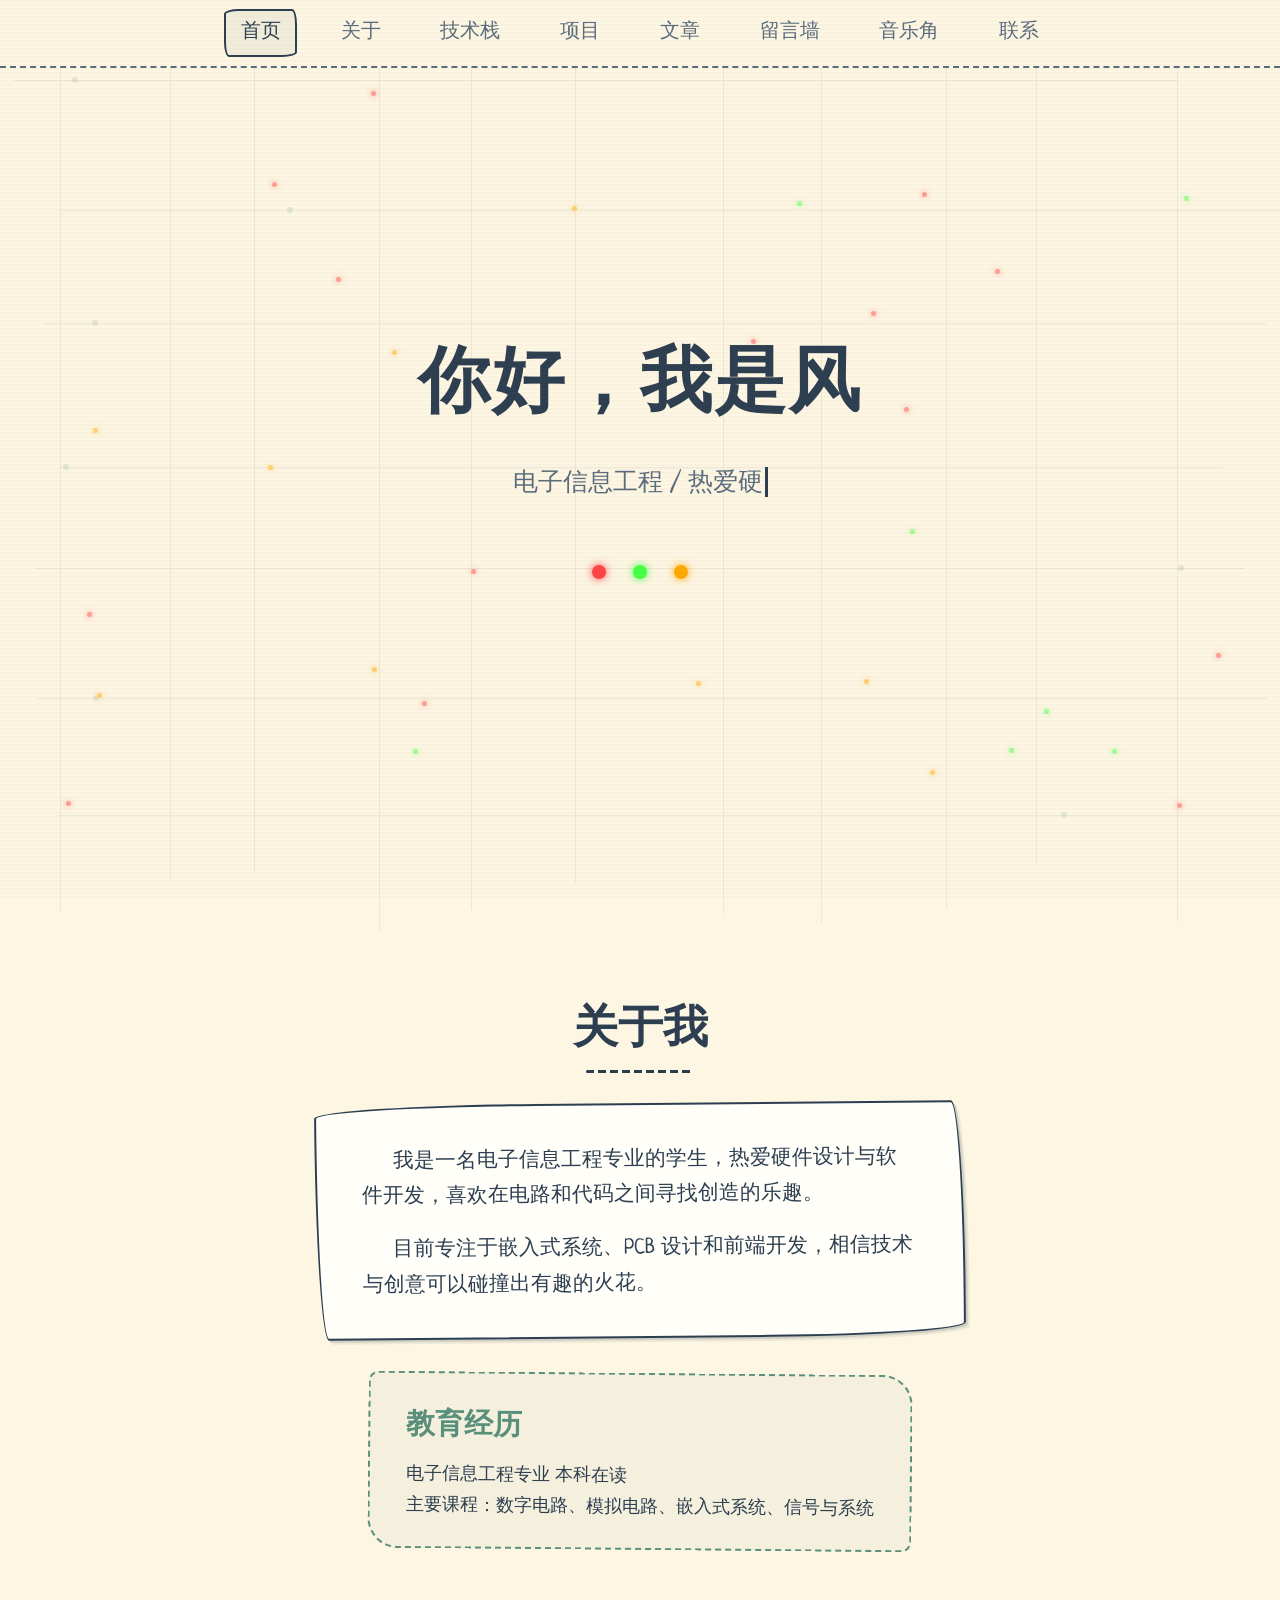
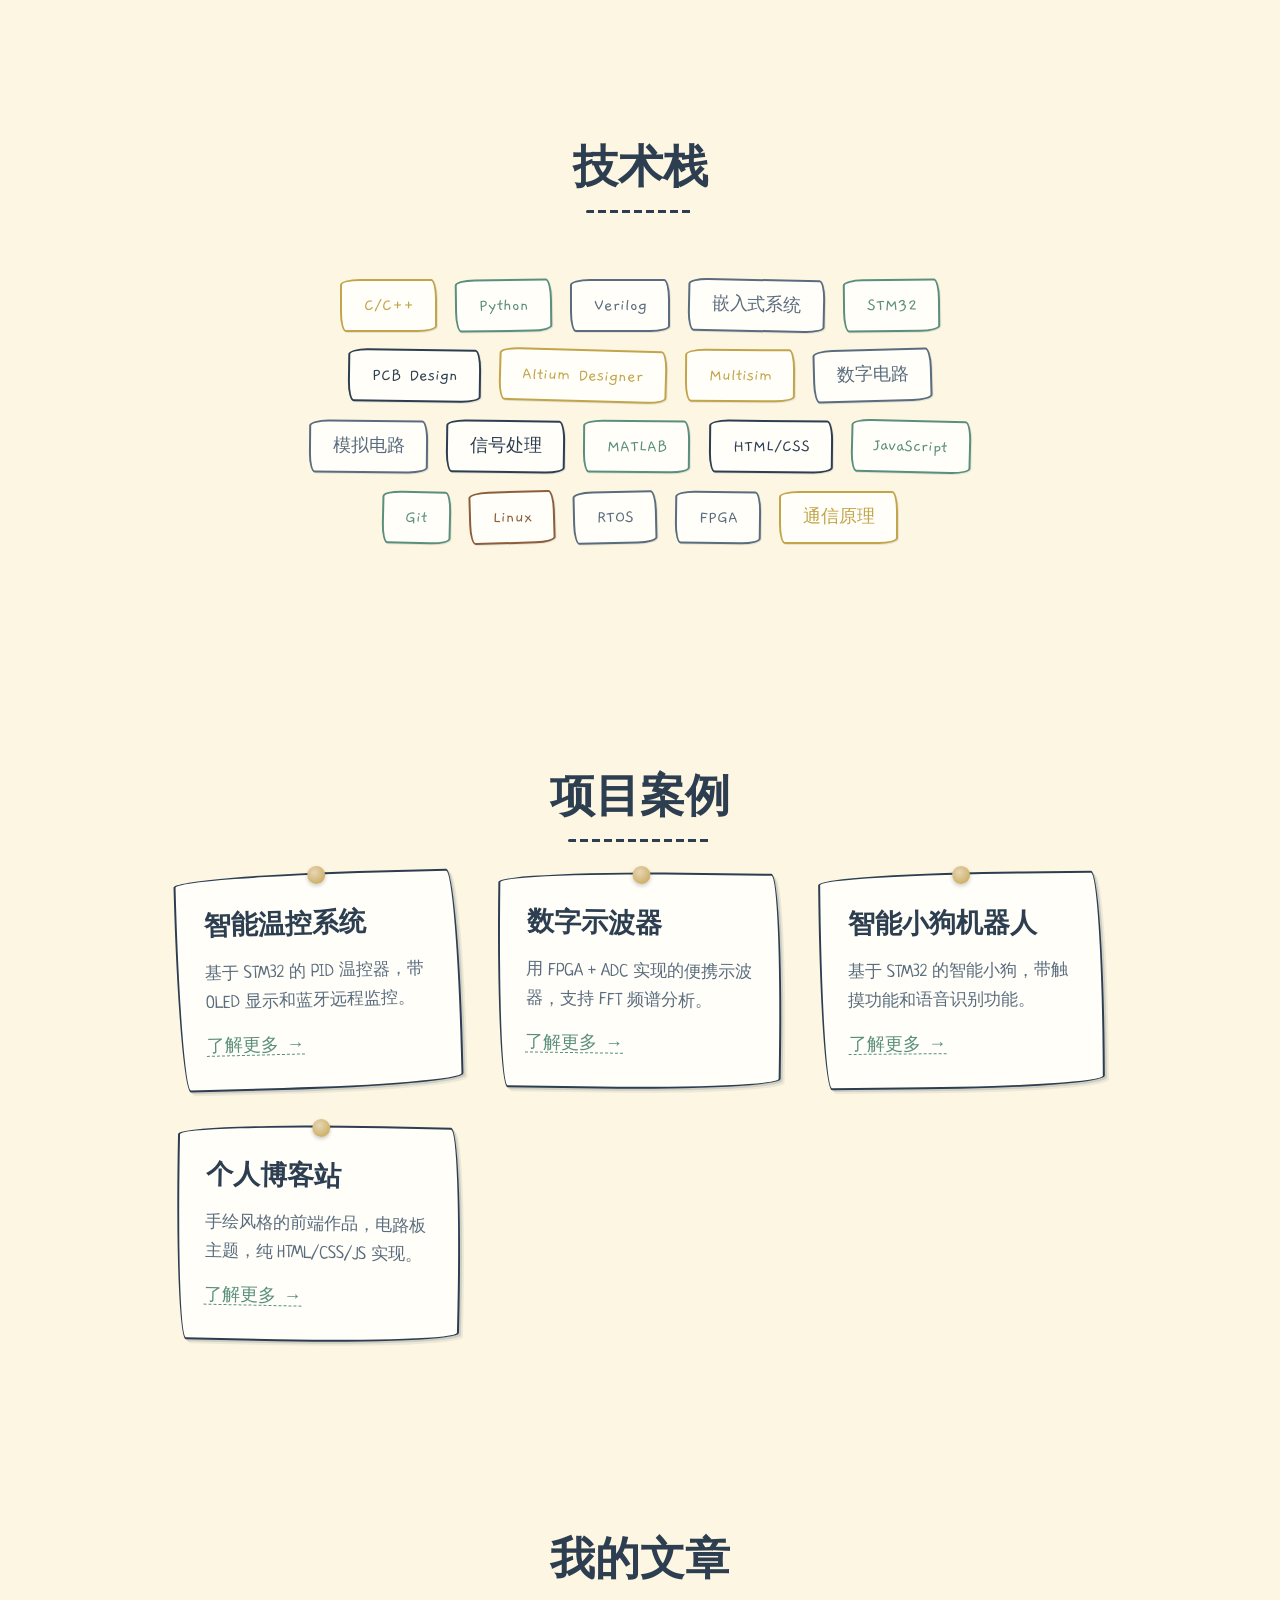
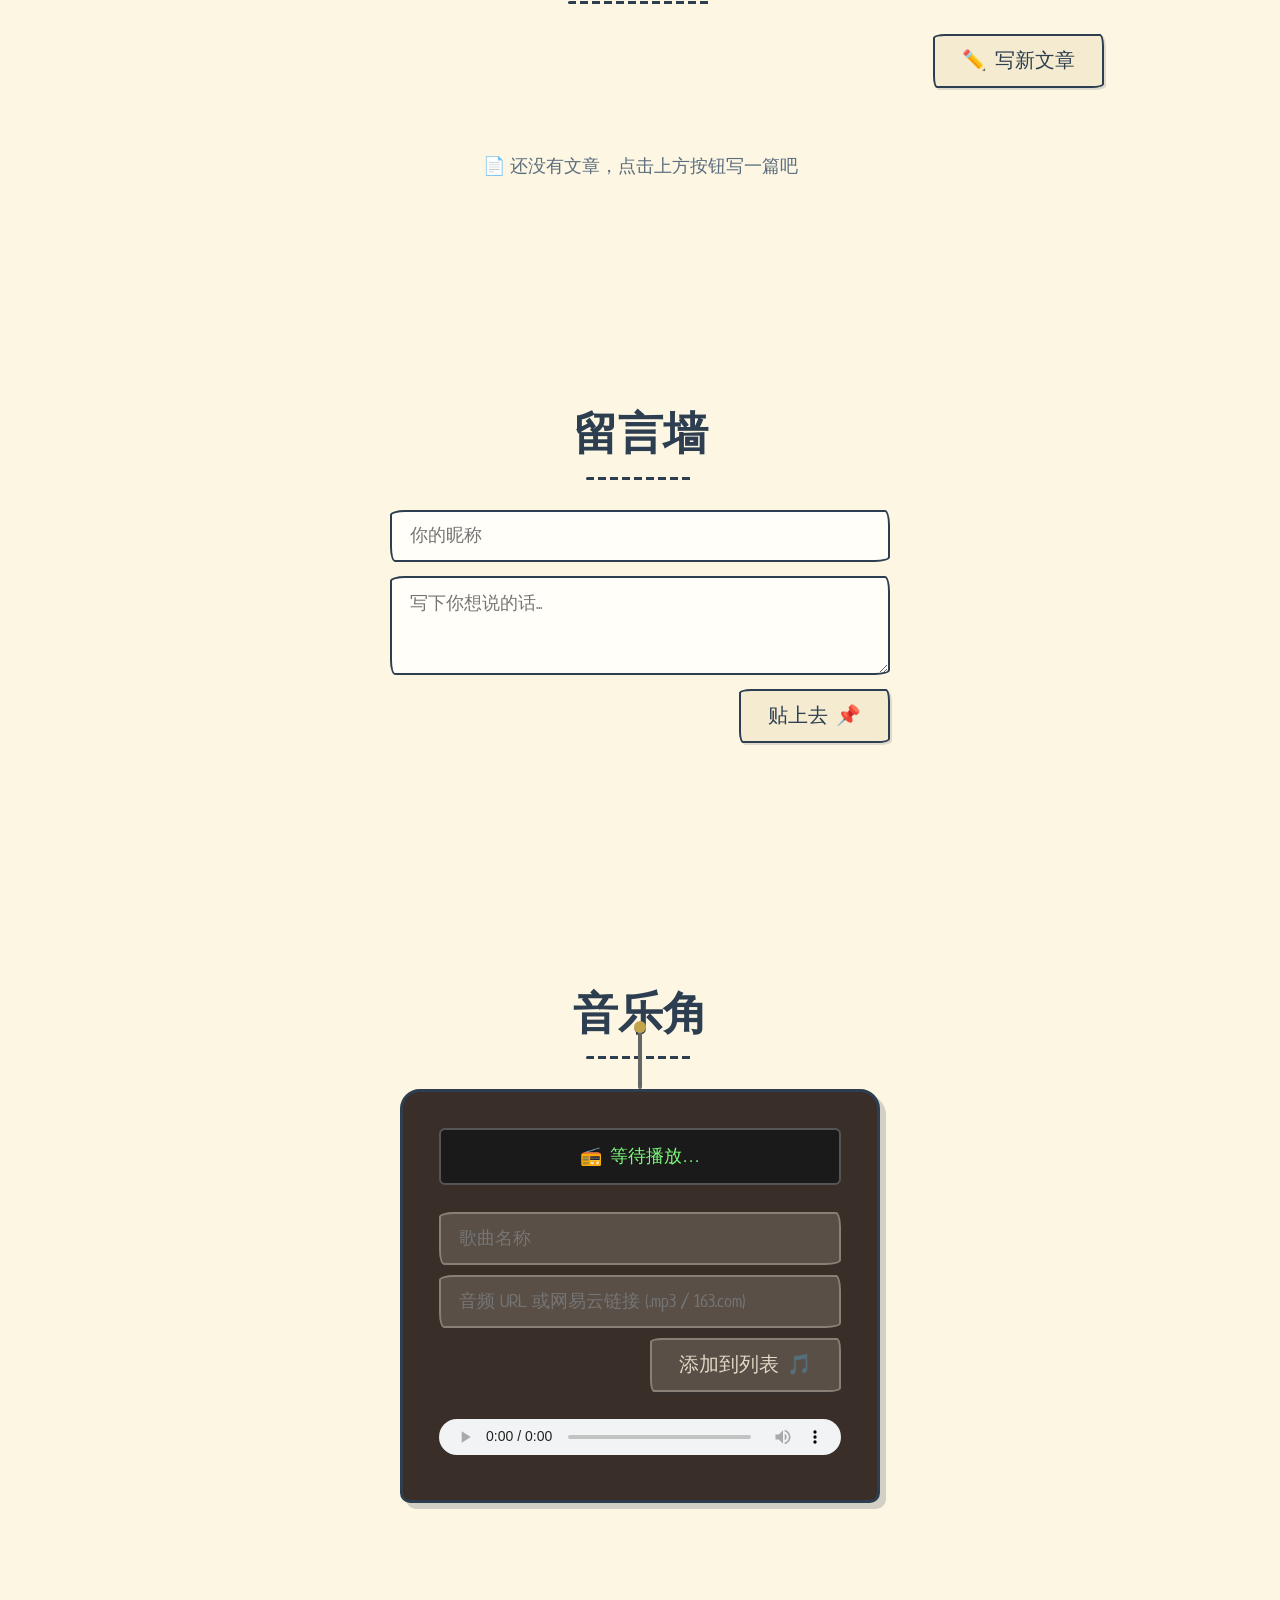
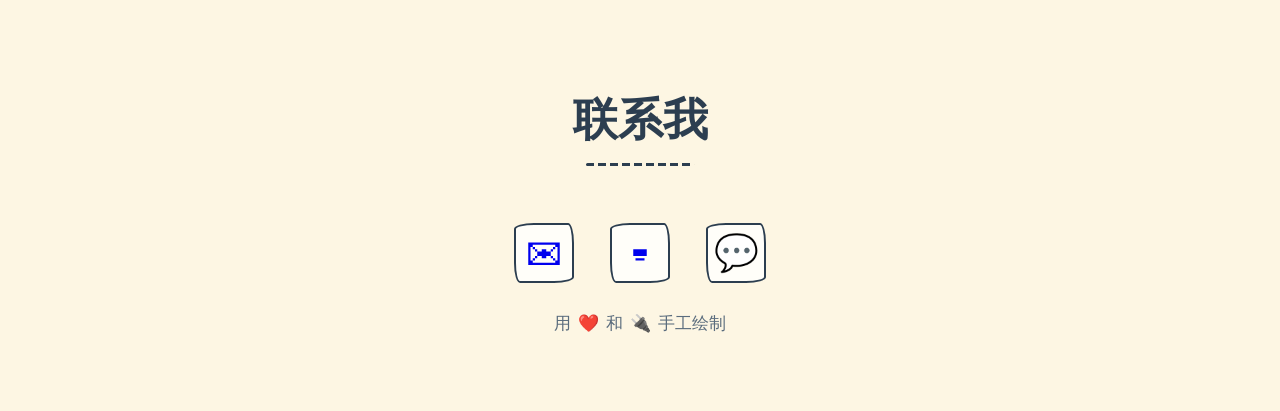
==== index.html @ 86eb24b4 "✨ 手绘风格个人网页" ====
<!DOCTYPE html>
<html lang="zh-CN">
<head>
  <meta charset="UTF-8">
  <meta name="viewport" content="width=device-width, initial-scale=1.0">
  <title>我的个人主页</title>
  <link rel="preconnect" href="https://fonts.googleapis.com">
  <link rel="preconnect" href="https://fonts.gstatic.com" crossorigin>
  <link href="https://fonts.googleapis.com/css2?family=Caveat:wght@400;700&family=Gaegu:wght@300;400;700&family=Neucha&display=swap" rel="stylesheet">
  <link rel="stylesheet" href="styles.css">
</head>
<body>

  <!-- 鼠标粒子 Canvas -->
  <canvas id="particleCanvas"></canvas>

  <!-- 电路板背景层 -->
  <div class="circuit-bg" id="circuitBg"></div>

  <!-- 导航栏 -->
  <nav class="nav" id="navbar">
    <div class="nav-inner">
      <a href="#hero" class="nav-link active">首页</a>
      <a href="#about" class="nav-link">关于</a>
      <a href="#skills" class="nav-link">技术栈</a>
      <a href="#projects" class="nav-link">项目</a>
      <a href="#articles" class="nav-link">文章</a>
      <a href="#messages" class="nav-link">留言墙</a>
      <a href="#music" class="nav-link">音乐角</a>
      <a href="#footer" class="nav-link">联系</a>
    </div>
    <button class="nav-toggle" id="navToggle" aria-label="菜单">☰</button>
  </nav>

  <!-- Hero 首屏 -->
  <section class="section hero" id="hero">
    <h1 class="hero-name">你好，我是风</h1>
    <p class="hero-subtitle" id="typewriter"></p>
    <div class="hero-decor">
      <span class="led led-red"></span>
      <span class="led led-green"></span>
      <span class="led led-yellow"></span>
    </div>
  </section>

  <!-- 关于我 -->
  <section class="section about" id="about">
    <h2 class="section-title">关于我</h2>
    <div class="note-card">
      <p class="note-text">我是一名电子信息工程专业的学生，热爱硬件设计与软件开发，喜欢在电路和代码之间寻找创造的乐趣。</p>
      <p class="note-text">目前专注于嵌入式系统、PCB 设计和前端开发，相信技术与创意可以碰撞出有趣的火花。</p>
    </div>
    <div class="edu-card">
      <h3 class="edu-title">教育经历</h3>
      <p>电子信息工程专业 本科在读</p>
      <p>主要课程：数字电路、模拟电路、嵌入式系统、信号与系统</p>
    </div>
  </section>

  <!-- 技术栈 -->
  <section class="section skills" id="skills">
    <h2 class="section-title">技术栈</h2>
    <div class="tag-cloud" id="tagCloud">
      <!-- JS 动态生成标签 -->
    </div>
  </section>

  <!-- 项目案例 -->
  <section class="section projects" id="projects">
    <h2 class="section-title">项目案例</h2>
    <div class="project-grid" id="projectGrid">
      <!-- JS 动态生成项目卡片 -->
    </div>
  </section>

  <!-- 文章区 -->
  <section class="section articles" id="articles">
    <h2 class="section-title">我的文章</h2>
    <button class="btn-sketch" id="btnNewArticle" style="margin-bottom:1.5rem;">✏️ 写新文章</button>
    <div class="article-editor" id="articleEditor" style="display:none;">
      <form class="article-form" id="articleForm">
        <input type="text" class="input-sketch" id="articleTitle" placeholder="文章标题" maxlength="50" required>
        <textarea class="input-sketch article-textarea" id="articleContent" placeholder="在这里写下你的想法..." rows="8" required></textarea>
        <div class="article-form-actions">
          <button type="button" class="btn-sketch btn-cancel" id="btnCancelArticle">取消</button>
          <button type="submit" class="btn-sketch">发布 📝</button>
        </div>
        <input type="hidden" id="editIndex" value="-1">
      </form>
    </div>
    <div class="article-list" id="articleList">
      <!-- JS 动态渲染文章卡片 -->
    </div>
  </section>

  <!-- 留言墙 -->
  <section class="section messages" id="messages">
    <h2 class="section-title">留言墙</h2>
    <form class="msg-form" id="msgForm">
      <input type="text" class="input-sketch" id="msgName" placeholder="你的昵称" maxlength="20" required>
      <textarea class="input-sketch" id="msgContent" placeholder="写下你想说的话..." rows="3" maxlength="200" required></textarea>
      <button type="submit" class="btn-sketch">贴上去 📌</button>
    </form>
    <div class="sticky-wall" id="stickyWall">
      <!-- JS 动态渲染便利贴 -->
    </div>
  </section>

  <!-- 音乐角 -->
  <section class="section music" id="music">
    <h2 class="section-title">音乐角</h2>
    <div class="radio-box">
      <div class="radio-body">
        <div class="radio-display" id="radioDisplay">
          <span class="radio-text">📻 等待播放...</span>
        </div>
        <form class="music-form" id="musicForm">
          <input type="text" class="input-sketch" id="musicTitle" placeholder="歌曲名称" maxlength="30" required>
          <input type="url" class="input-sketch" id="musicUrl" placeholder="音频 URL 或网易云链接 (.mp3 / 163.com)" required>
          <button type="submit" class="btn-sketch">添加到列表 🎵</button>
        </form>
        <ul class="playlist" id="playlist">
          <!-- JS 动态渲染播放列表 -->
        </ul>
        <audio id="audioPlayer" class="audio-player" controls></audio>
        <div id="neteasePlayer" class="netease-player" style="display:none;"></div>
      </div>
      <div class="radio-antenna"></div>
    </div>
  </section>

  <!-- 页脚 -->
  <footer class="section footer" id="footer">
    <h2 class="section-title">联系我</h2>
    <div class="contact-row">
      <a href="mailto:your@email.com" class="contact-icon" title="邮箱">
        <span class="icon-envelope">✉</span>
      </a>
      <a href="https://github.com/yourname" class="contact-icon" title="GitHub">
        <span class="icon-github">⌨</span>
      </a>
      <a href="#" class="contact-icon" title="微信">
        <span class="icon-wechat">💬</span>
      </a>
    </div>
    <p class="footer-note">用 ❤️ 和 🔌 手工绘制</p>
  </footer>

  <script src="script.js"></script>
</body>
</html>
---- styles.css ----
/* ===== Google Fonts (imported in HTML) ===== */

/* ===== CSS Variables ===== */
:root {
  --paper: #fdf6e3;
  --paper-dark: #f5ebd0;
  --ink: #2c3e50;
  --ink-light: #5a6c7d;
  --copper: #5a8f7b;
  --gold: #c2a44a;
  --led-red: #ff4444;
  --led-green: #44ff44;
  --led-yellow: #ffaa00;
  --font-title: 'Caveat', cursive;
  --font-body: 'Neucha', cursive;
  --font-decor: 'Gaegu', cursive;
  --shadow-sketch: 2px 2px 0 rgba(44,62,80,0.15), 4px 4px 0 rgba(44,62,80,0.08);
  --border-sketch: 2px solid var(--ink);
  --radius-sketch: 255px 15px 225px 15px / 15px 225px 15px 255px;
}

/* ===== Reset ===== */
*, *::before, *::after {
  margin: 0;
  padding: 0;
  box-sizing: border-box;
}

html {
  scroll-behavior: smooth;
  font-size: 18px;
}

body {
  font-family: var(--font-body);
  background-color: var(--paper);
  color: var(--ink);
  line-height: 1.7;
  overflow-x: hidden;
  position: relative;
}

/* ===== 粒子画布 ===== */
#particleCanvas {
  position: fixed;
  inset: 0;
  z-index: 1;
  pointer-events: none;
}

/* ===== 纸张纹理 ===== */
body::before {
  content: '';
  position: fixed;
  inset: 0;
  pointer-events: none;
  z-index: 9999;
  background:
    repeating-linear-gradient(
      0deg,
      transparent,
      transparent 2px,
      rgba(139,119,90,0.03) 2px,
      rgba(139,119,90,0.03) 4px
    );
}

/* ===== 手绘边框混入 ===== */
.sketch-border {
  border: var(--border-sketch);
  border-radius: var(--radius-sketch);
  box-shadow: var(--shadow-sketch);
}

/* ===== 手绘下划线 ===== */
.section-title {
  font-family: var(--font-title);
  font-size: 2.5rem;
  text-align: center;
  margin-bottom: 2rem;
  position: relative;
  display: inline-block;
}

.section-title::after {
  content: '';
  position: absolute;
  bottom: -6px;
  left: 10%;
  width: 80%;
  height: 3px;
  background: repeating-linear-gradient(
    90deg,
    var(--ink) 0px,
    var(--ink) 8px,
    transparent 8px,
    transparent 12px
  );
  border-radius: 2px;
}

/* ===== 导航栏 ===== */
.nav {
  position: fixed;
  top: 0;
  left: 0;
  right: 0;
  z-index: 1000;
  background: rgba(253,246,227,0.92);
  border-bottom: 2px dashed var(--ink-light);
  padding: 0.5rem 1rem;
  display: flex;
  align-items: center;
  justify-content: center;
  backdrop-filter: blur(6px);
}

.nav-inner {
  display: flex;
  gap: 1.5rem;
}

.nav-link {
  font-family: var(--font-decor);
  font-size: 1.1rem;
  color: var(--ink-light);
  text-decoration: none;
  padding: 0.3rem 0.8rem;
  border: 2px solid transparent;
  border-radius: 15px 5px 15px 5px / 5px 15px 5px 15px;
  transition: all 0.25s;
  position: relative;
}

.nav-link:hover,
.nav-link.active {
  color: var(--ink);
  border-color: var(--ink);
  background: rgba(44,62,80,0.05);
}

.nav-toggle {
  display: none;
  background: none;
  border: 2px solid var(--ink);
  border-radius: 8px;
  font-size: 1.5rem;
  cursor: pointer;
  padding: 0.2rem 0.6rem;
  color: var(--ink);
  font-family: var(--font-body);
}

/* ===== Hero ===== */
.hero {
  min-height: 100vh;
  display: flex;
  flex-direction: column;
  align-items: center;
  justify-content: center;
  text-align: center;
  padding: 6rem 2rem 4rem;
  position: relative;
}

.hero-name {
  font-family: var(--font-title);
  font-size: 4rem;
  font-weight: 700;
  color: var(--ink);
  margin-bottom: 1rem;
  letter-spacing: 2px;
}

.hero-subtitle {
  font-family: var(--font-body);
  font-size: 1.4rem;
  color: var(--ink-light);
  min-height: 2em;
}

.hero-subtitle .cursor {
  display: inline-block;
  width: 3px;
  height: 1.2em;
  background: var(--ink);
  margin-left: 2px;
  vertical-align: text-bottom;
  animation: blink 0.8s step-end infinite;
}

@keyframes blink {
  50% { opacity: 0; }
}

.hero-decor {
  display: flex;
  gap: 1.5rem;
  margin-top: 3rem;
}

.led {
  width: 14px;
  height: 14px;
  border-radius: 50%;
  display: inline-block;
  box-shadow: 0 0 8px currentColor;
}

.led-red {
  background: var(--led-red);
  color: var(--led-red);
  animation: led-blink-1 1.5s ease-in-out infinite;
}

.led-green {
  background: var(--led-green);
  color: var(--led-green);
  animation: led-blink-2 2s ease-in-out infinite;
}

.led-yellow {
  background: var(--led-yellow);
  color: var(--led-yellow);
  animation: led-blink-3 1.8s ease-in-out infinite;
}

@keyframes led-blink-1 {
  0%, 100% { opacity: 1; box-shadow: 0 0 12px currentColor; }
  50% { opacity: 0.3; box-shadow: 0 0 2px currentColor; }
}

@keyframes led-blink-2 {
  0%, 100% { opacity: 0.3; box-shadow: 0 0 2px currentColor; }
  50% { opacity: 1; box-shadow: 0 0 14px currentColor; }
}

@keyframes led-blink-3 {
  0%, 40%, 100% { opacity: 1; box-shadow: 0 0 10px currentColor; }
  20%, 60% { opacity: 0.2; box-shadow: 0 0 1px currentColor; }
  70%, 85% { opacity: 0.7; box-shadow: 0 0 6px currentColor; }
}

/* ===== 通用 section ===== */
.section {
  padding: 5rem 2rem;
  max-width: 1000px;
  margin: 0 auto;
  display: flex;
  flex-direction: column;
  align-items: center;
}

/* ===== 关于我 ===== */
.note-card {
  border: var(--border-sketch);
  border-radius: var(--radius-sketch);
  box-shadow: var(--shadow-sketch);
  background: #fffef9;
  padding: 2rem 2.5rem;
  max-width: 650px;
  transform: rotate(-0.5deg);
  margin-bottom: 2rem;
}

.note-text {
  font-size: 1.15rem;
  margin-bottom: 1rem;
  text-indent: 1.5em;
}

.note-text:last-child {
  margin-bottom: 0;
}

.edu-card {
  border: 2px dashed var(--copper);
  border-radius: 10px 30px 10px 30px;
  padding: 1.5rem 2rem;
  max-width: 650px;
  background: rgba(90,143,123,0.05);
  transform: rotate(0.5deg);
}

.edu-title {
  font-family: var(--font-title);
  font-size: 1.6rem;
  color: var(--copper);
  margin-bottom: 0.5rem;
}

/* ===== 技术栈标签云 ===== */
.tag-cloud {
  display: flex;
  flex-wrap: wrap;
  gap: 1rem;
  justify-content: center;
  max-width: 700px;
  padding: 2rem 0;
}

.tag {
  font-family: var(--font-decor);
  font-size: 1rem;
  padding: 0.5rem 1.2rem;
  border: 2px solid var(--ink);
  border-radius: 20px 6px 20px 6px / 6px 20px 6px 20px;
  background: #fffef9;
  color: var(--ink);
  box-shadow: 1px 1px 0 rgba(44,62,80,0.1);
  transition: transform 0.2s;
}

.tag:hover {
  transform: rotate(0deg) scale(1.08) !important;
}

/* ===== 项目卡片 ===== */
.project-grid {
  display: grid;
  grid-template-columns: repeat(auto-fill, minmax(280px, 1fr));
  gap: 2rem;
  width: 100%;
}

.project-card {
  border: var(--border-sketch);
  border-radius: var(--radius-sketch);
  box-shadow: var(--shadow-sketch);
  background: #fffef9;
  padding: 1.5rem;
  position: relative;
  transform: rotate(var(--rot, 0deg));
  transition: transform 0.3s;
}

.project-card:hover {
  transform: rotate(0deg) translateY(-4px);
}

.project-card::before {
  content: '';
  position: absolute;
  top: -8px;
  left: 50%;
  transform: translateX(-50%);
  width: 18px;
  height: 18px;
  border-radius: 50%;
  background: radial-gradient(circle at 40% 35%, #e8d5b7, #c2a44a);
  box-shadow: 0 2px 4px rgba(0,0,0,0.2);
  z-index: 1;
}

.project-card h3 {
  font-family: var(--font-title);
  font-size: 1.5rem;
  margin-bottom: 0.5rem;
}

.project-card p {
  font-size: 0.95rem;
  color: var(--ink-light);
  margin-bottom: 0.8rem;
}

.project-card .proj-link {
  font-family: var(--font-decor);
  color: var(--copper);
  text-decoration: none;
  border-bottom: 1px dashed var(--copper);
}

/* ===== 文章区 ===== */
.article-editor {
  max-width: 650px;
  width: 100%;
  margin-bottom: 2rem;
  border: 2px dashed var(--ink-light);
  border-radius: 15px;
  padding: 1.5rem;
  background: rgba(44,62,80,0.02);
}

.article-form {
  display: flex;
  flex-direction: column;
  gap: 0.8rem;
}

.article-textarea {
  min-height: 180px;
  font-family: var(--font-body);
  line-height: 1.8;
}

.article-form-actions {
  display: flex;
  gap: 1rem;
  justify-content: flex-end;
}

.btn-cancel {
  background: transparent;
  border-color: var(--ink-light);
  color: var(--ink-light);
}

.btn-cancel:hover {
  background: var(--ink-light);
  color: var(--paper);
}

.article-list {
  display: flex;
  flex-direction: column;
  gap: 1.5rem;
  max-width: 650px;
  width: 100%;
}

.article-card {
  border: var(--border-sketch);
  border-radius: var(--radius-sketch);
  box-shadow: var(--shadow-sketch);
  background: #fffef9;
  padding: 1.5rem 2rem;
  position: relative;
  transform: rotate(var(--arot, 0deg));
  transition: transform 0.2s;
}

.article-card:hover {
  transform: rotate(0deg);
}

.article-card h3 {
  font-family: var(--font-title);
  font-size: 1.6rem;
  margin-bottom: 0.3rem;
  color: var(--ink);
}

.article-card .article-meta {
  font-size: 0.75rem;
  color: var(--ink-light);
  margin-bottom: 0.8rem;
  border-bottom: 1px dashed var(--ink-light);
  padding-bottom: 0.4rem;
}

.article-card .article-body {
  font-size: 1rem;
  line-height: 1.8;
  white-space: pre-wrap;
  word-break: break-word;
}

.article-card .article-actions {
  display: flex;
  gap: 0.6rem;
  margin-top: 1rem;
  justify-content: flex-end;
}

.article-card .btn-article-action {
  font-family: var(--font-decor);
  font-size: 0.85rem;
  background: none;
  border: 1.5px solid var(--ink-light);
  border-radius: 8px 3px 8px 3px;
  padding: 0.2rem 0.8rem;
  cursor: pointer;
  color: var(--ink-light);
  transition: all 0.2s;
}

.article-card .btn-article-action:hover {
  background: var(--ink);
  color: var(--paper);
  border-color: var(--ink);
}

.article-card .btn-article-action.btn-delete:hover {
  background: #c44;
  border-color: #c44;
}

/* ===== 留言墙 ===== */
.msg-form {
  display: flex;
  flex-direction: column;
  gap: 0.8rem;
  max-width: 500px;
  width: 100%;
  margin-bottom: 3rem;
}

.input-sketch {
  font-family: var(--font-body);
  font-size: 1rem;
  padding: 0.7rem 1rem;
  border: 2px solid var(--ink);
  border-radius: 15px 5px 15px 5px / 5px 15px 5px 15px;
  background: #fffef9;
  color: var(--ink);
  outline: none;
  transition: box-shadow 0.2s;
}

.input-sketch:focus {
  box-shadow: 3px 3px 0 rgba(44,62,80,0.1);
}

textarea.input-sketch {
  resize: vertical;
}

.btn-sketch {
  font-family: var(--font-decor);
  font-size: 1.1rem;
  padding: 0.6rem 1.5rem;
  background: var(--paper-dark);
  border: 2px solid var(--ink);
  border-radius: 12px 4px 12px 4px / 4px 12px 4px 12px;
  cursor: pointer;
  color: var(--ink);
  box-shadow: 2px 2px 0 rgba(44,62,80,0.15);
  transition: all 0.2s;
  align-self: flex-end;
}

.btn-sketch:hover {
  background: var(--ink);
  color: var(--paper);
}

.btn-sketch:active {
  box-shadow: none;
  transform: translate(1px, 1px);
}

.sticky-wall {
  display: flex;
  flex-wrap: wrap;
  gap: 1.5rem;
  justify-content: center;
  width: 100%;
}

.sticky-note {
  width: 180px;
  min-height: 140px;
  padding: 1rem;
  background: #fff9c4;
  border: 1px solid #d4c88c;
  box-shadow: 3px 3px 8px rgba(0,0,0,0.12);
  position: relative;
  font-size: 0.9rem;
  word-break: break-word;
}

.sticky-note:nth-child(3n+1) { background: #fff9c4; }
.sticky-note:nth-child(3n+2) { background: #c8e6c9; }
.sticky-note:nth-child(3n+3) { background: #bbdefb; }

.sticky-note .note-author {
  font-family: var(--font-title);
  font-size: 1.2rem;
  margin-bottom: 0.4rem;
}

.sticky-note .note-time {
  font-size: 0.7rem;
  color: var(--ink-light);
  margin-top: 0.6rem;
}

.sticky-note .note-delete {
  position: absolute;
  top: 4px;
  right: 8px;
  background: none;
  border: none;
  cursor: pointer;
  font-size: 0.9rem;
  opacity: 0.5;
  transition: opacity 0.2s;
}

.sticky-note .note-delete:hover {
  opacity: 1;
}

/* ===== 音乐角 ===== */
.radio-box {
  position: relative;
  max-width: 480px;
  width: 100%;
}

.radio-body {
  border: 3px solid var(--ink);
  border-radius: 20px 20px 10px 10px;
  background: #3a2f28;
  padding: 2rem;
  color: #e0d7c6;
  box-shadow: 6px 6px 0 rgba(44,62,80,0.2);
}

.radio-display {
  background: #1a1a1a;
  border: 2px solid #555;
  border-radius: 6px;
  padding: 0.6rem 1rem;
  text-align: center;
  margin-bottom: 1.5rem;
}

.radio-text {
  font-family: var(--font-decor);
  font-size: 1rem;
  color: #7cfc7c;
}

.music-form {
  display: flex;
  flex-direction: column;
  gap: 0.6rem;
  margin-bottom: 1.5rem;
}

.music-form .input-sketch {
  background: #5a4f46;
  border-color: #8a7f76;
  color: #e0d7c6;
}

.music-form .btn-sketch {
  background: #5a4f46;
  color: #e0d7c6;
  border-color: #8a7f76;
}

.playlist {
  list-style: none;
  margin-bottom: 1rem;
}

.playlist li {
  padding: 0.4rem 0.6rem;
  cursor: pointer;
  border-bottom: 1px dashed #555;
  display: flex;
  justify-content: space-between;
  align-items: center;
  font-size: 0.9rem;
  transition: background 0.2s;
}

.playlist li:hover {
  background: rgba(255,255,255,0.05);
}

.playlist li .pl-delete {
  background: none;
  border: none;
  cursor: pointer;
  color: #c44;
  font-size: 0.9rem;
}

.audio-player {
  width: 100%;
  height: 36px;
  border-radius: 6px;
}

.netease-player {
  width: 100%;
  margin-top: 0.5rem;
}

.netease-player iframe {
  width: 100%;
  height: 66px;
  border: none;
  border-radius: 6px;
}

.pl-netease-badge {
  font-size: 0.7rem;
  background: #c44;
  color: #fff;
  padding: 1px 5px;
  border-radius: 3px;
  margin-left: 6px;
  vertical-align: middle;
}

.radio-antenna {
  position: absolute;
  top: -60px;
  left: 50%;
  transform: translateX(-50%);
  width: 4px;
  height: 60px;
  background: #666;
  border-radius: 2px;
  transform-origin: bottom center;
  animation: antenna-wiggle 4s ease-in-out infinite;
}

.radio-antenna::after {
  content: '';
  position: absolute;
  top: -8px;
  left: -4px;
  width: 12px;
  height: 12px;
  background: #c2a44a;
  border-radius: 50%;
}

@keyframes antenna-wiggle {
  0%, 100% { transform: translateX(-50%) rotate(-1deg); }
  50% { transform: translateX(-50%) rotate(1deg); }
}

/* ===== 页脚 ===== */
.footer {
  padding-bottom: 4rem;
}

.contact-row {
  display: flex;
  gap: 2rem;
  margin: 1.5rem 0;
}

.contact-icon {
  font-size: 2rem;
  text-decoration: none;
  width: 60px;
  height: 60px;
  display: flex;
  align-items: center;
  justify-content: center;
  border: 2px solid var(--ink);
  border-radius: 20px 6px 20px 6px / 6px 20px 6px 20px;
  transition: all 0.2s;
  background: #fffef9;
}

.contact-icon:hover {
  background: var(--ink);
}

.contact-icon:hover span {
  filter: grayscale(0) brightness(2);
}

.footer-note {
  font-family: var(--font-decor);
  font-size: 0.95rem;
  color: var(--ink-light);
}

/* ===== 电路板背景 ===== */
.circuit-bg {
  position: fixed;
  inset: 0;
  pointer-events: none;
  z-index: -1;
  opacity: 0.5;
}

.circuit-line {
  position: absolute;
  background: var(--ink-light);
  opacity: 0.2;
}

.circuit-line.horizontal {
  height: 1px;
}

.circuit-line.vertical {
  width: 1px;
}

.circuit-dot {
  position: absolute;
  width: 6px;
  height: 6px;
  border-radius: 50%;
  background: var(--copper);
  opacity: 0.3;
}

.circuit-led {
  position: absolute;
  width: 5px;
  height: 5px;
  border-radius: 50%;
}

.circuit-led.red { background: var(--led-red); box-shadow: 0 0 6px var(--led-red); }
.circuit-led.green { background: var(--led-green); box-shadow: 0 0 6px var(--led-green); }
.circuit-led.yellow { background: var(--led-yellow); box-shadow: 0 0 6px var(--led-yellow); }

/* LED 闪烁节奏分散 */
.circuit-led:nth-child(3n) { animation: led-blink-1 1.5s ease-in-out infinite; }
.circuit-led:nth-child(3n+1) { animation: led-blink-2 2.2s ease-in-out infinite; }
.circuit-led:nth-child(3n+2) { animation: led-blink-3 1.8s ease-in-out infinite; }

/* 导线流动动画 */
.flow-line {
  stroke-dasharray: 8 4;
  animation: flow 2s linear infinite;
}

@keyframes flow {
  to {
    stroke-dashoffset: -24;
  }
}

/* ===== 响应式 ===== */
@media (max-width: 768px) {
  html {
    font-size: 16px;
  }

  .hero-name {
    font-size: 2.8rem;
  }

  .hero-subtitle {
    font-size: 1.1rem;
  }

  .nav-inner {
    display: none;
    position: absolute;
    top: 100%;
    left: 0;
    right: 0;
    flex-direction: column;
    background: rgba(253,246,227,0.98);
    border-bottom: 2px dashed var(--ink-light);
    padding: 1rem;
    gap: 0.5rem;
  }

  .nav-inner.open {
    display: flex;
  }

  .nav-toggle {
    display: block;
  }

  .section {
    padding: 3rem 1rem;
  }

  .section-title {
    font-size: 2rem;
  }

  .project-grid {
    grid-template-columns: 1fr;
  }

  .sticky-wall {
    gap: 1rem;
  }

  .sticky-note {
    width: 150px;
    min-height: 120px;
  }

  .radio-body {
    padding: 1.5rem;
  }

  .contact-row {
    gap: 1rem;
  }

  .contact-icon {
    width: 48px;
    height: 48px;
    font-size: 1.5rem;
  }
}

@media (max-width: 480px) {
  .hero-name {
    font-size: 2.2rem;
  }

  .sticky-note {
    width: 130px;
    min-height: 100px;
    font-size: 0.8rem;
  }

  .tag-cloud {
    gap: 0.6rem;
  }

  .tag {
    font-size: 0.85rem;
    padding: 0.4rem 0.8rem;
  }
}
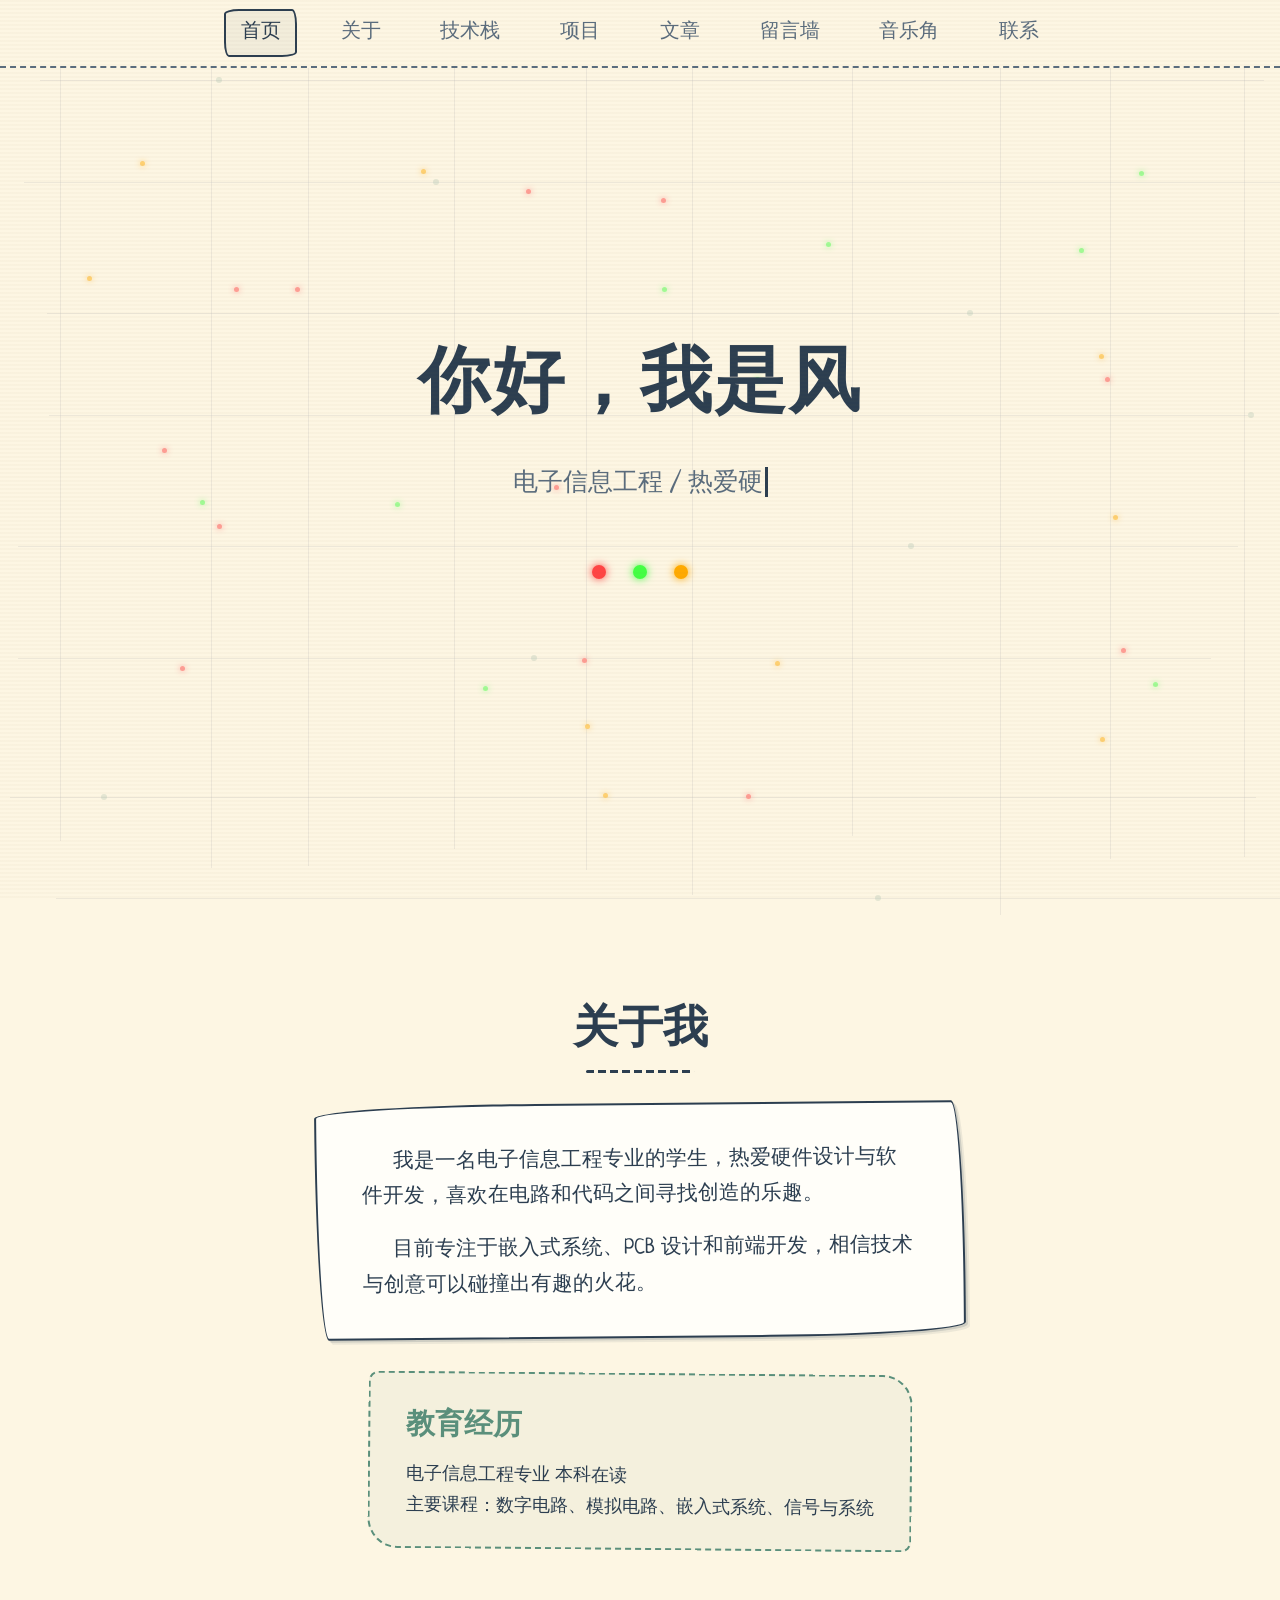
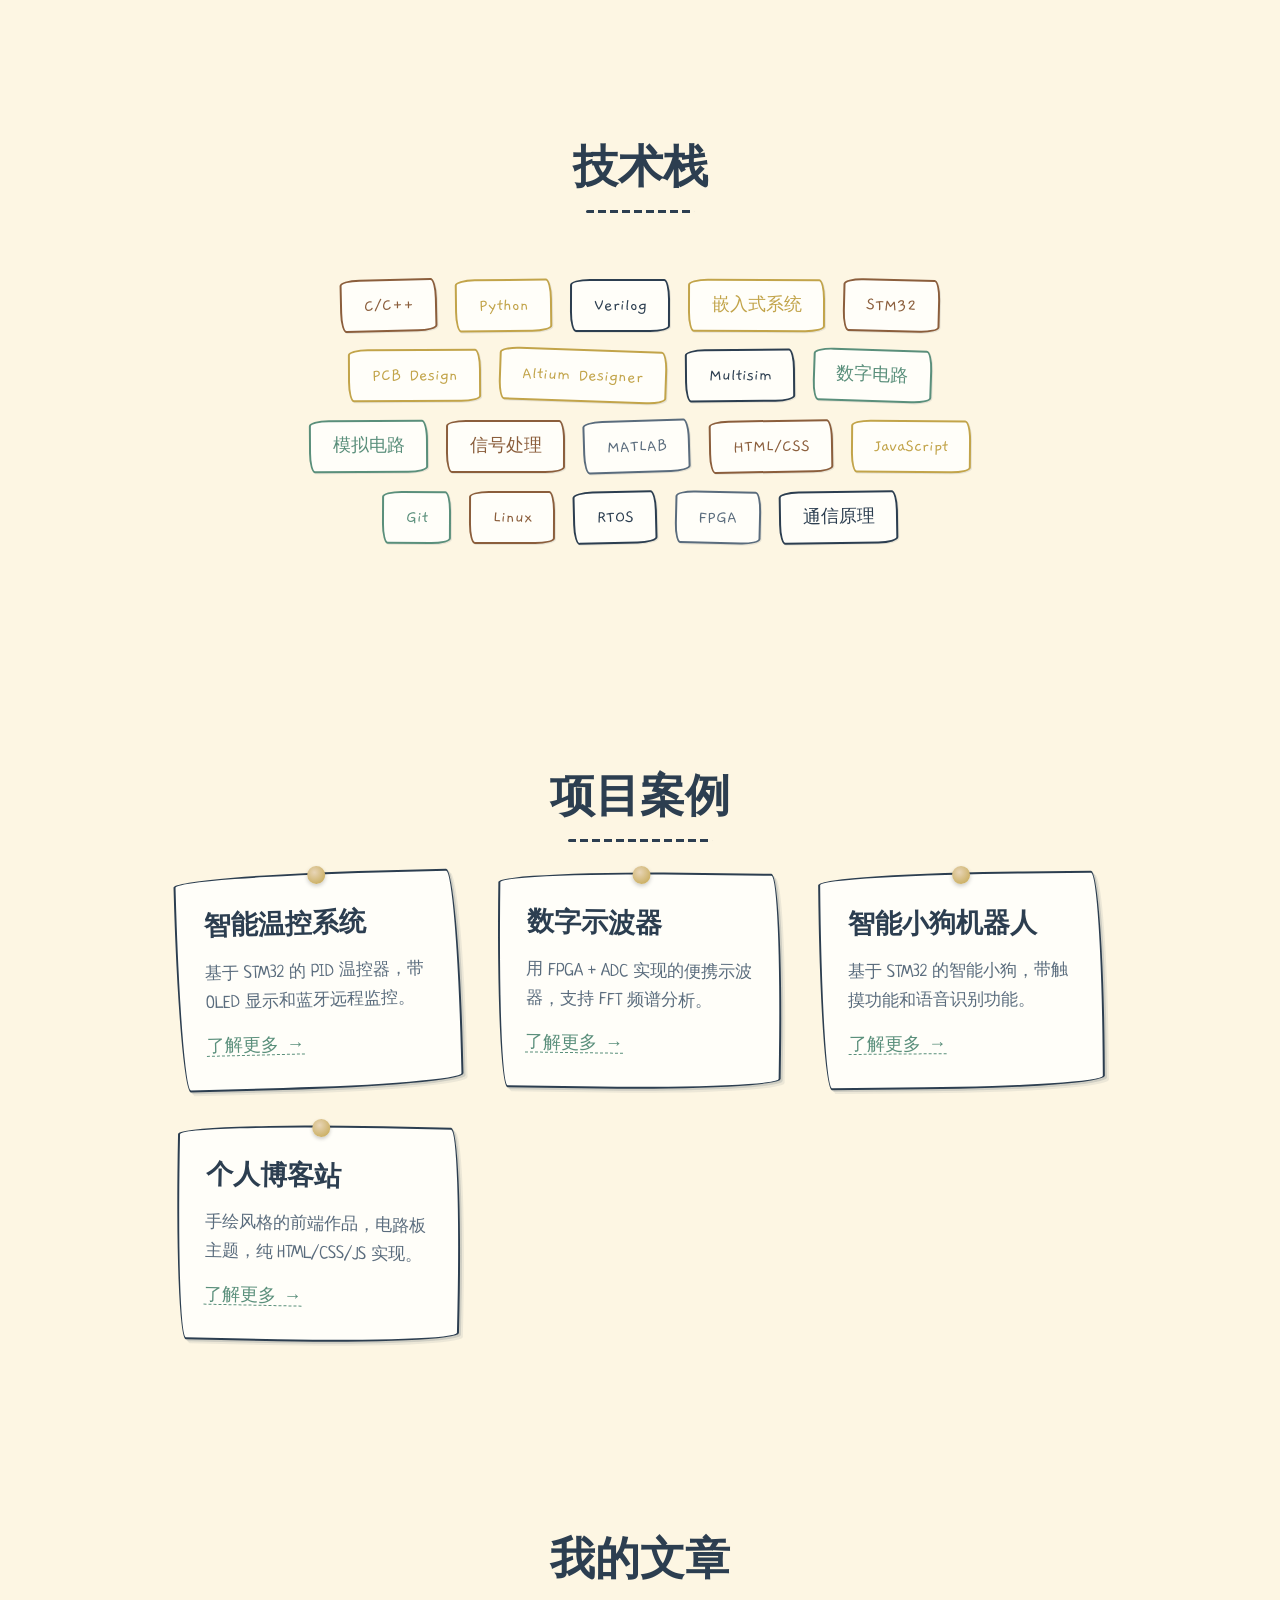
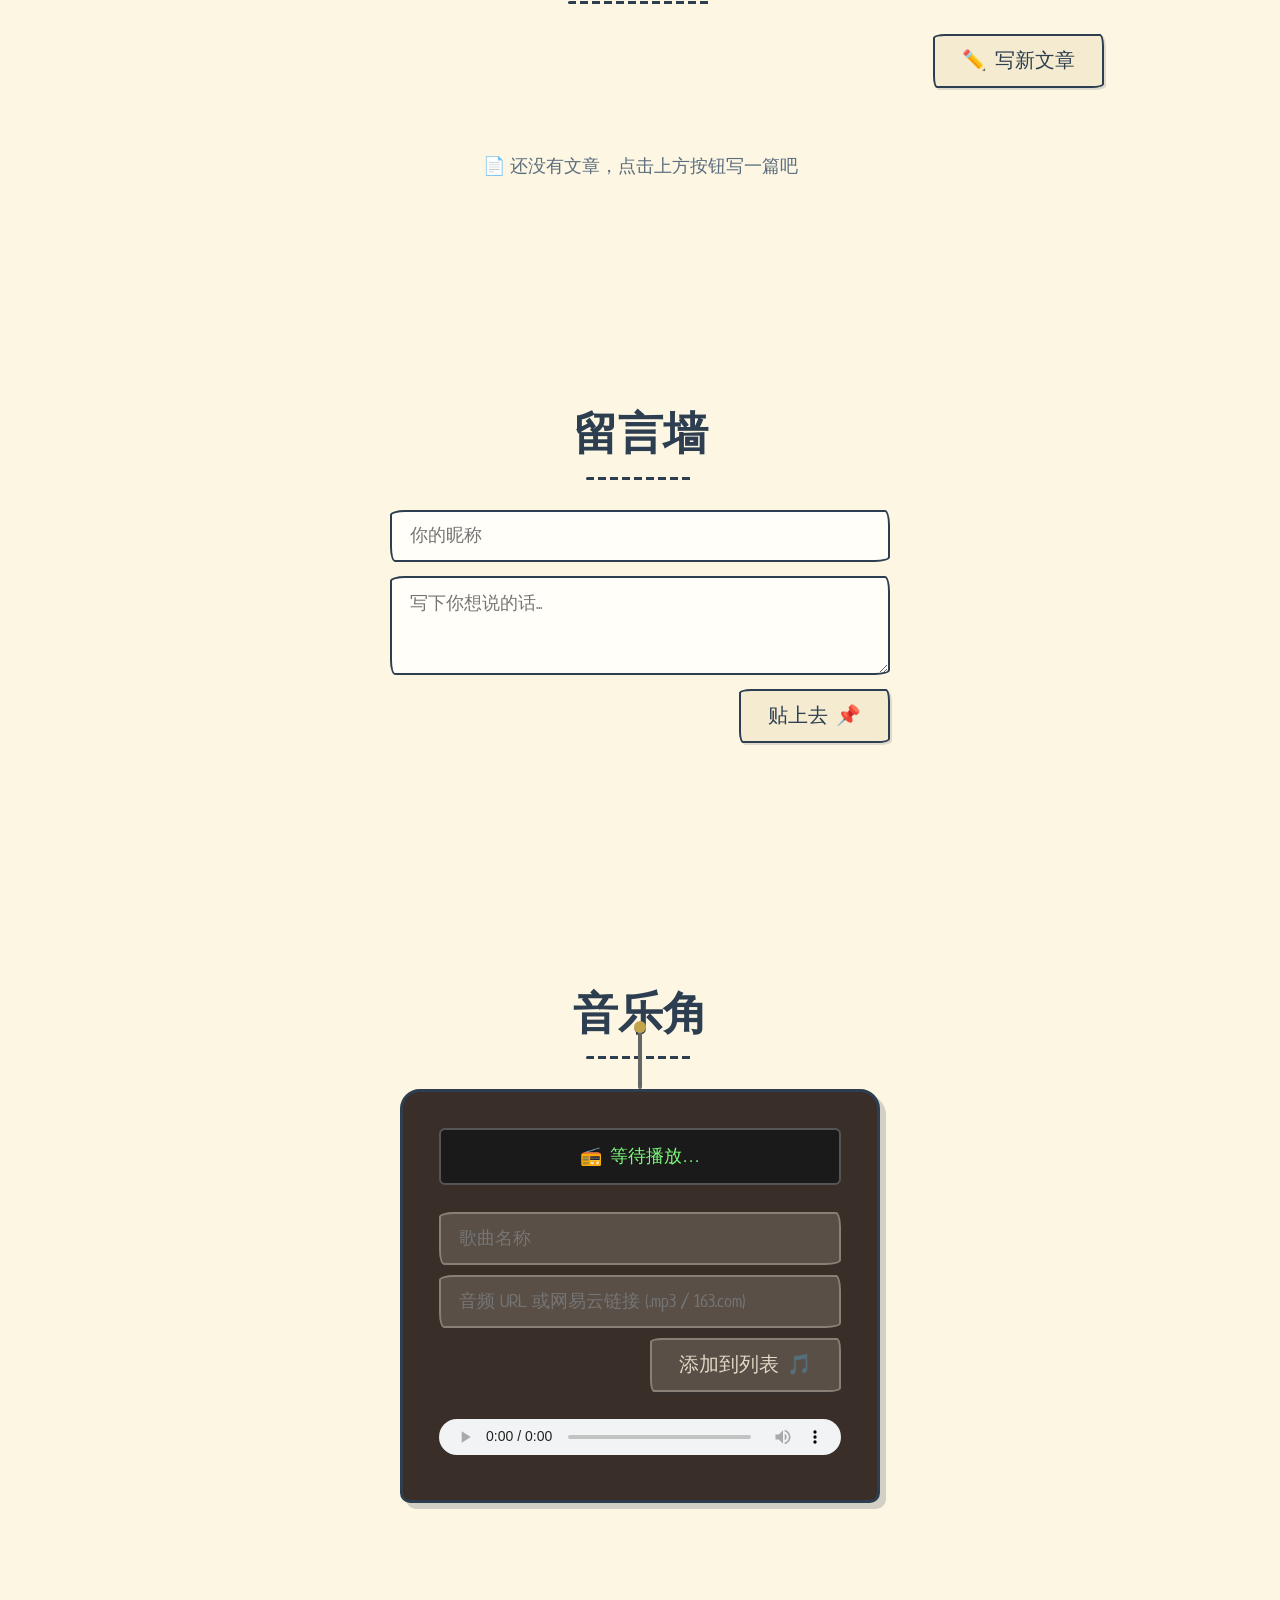
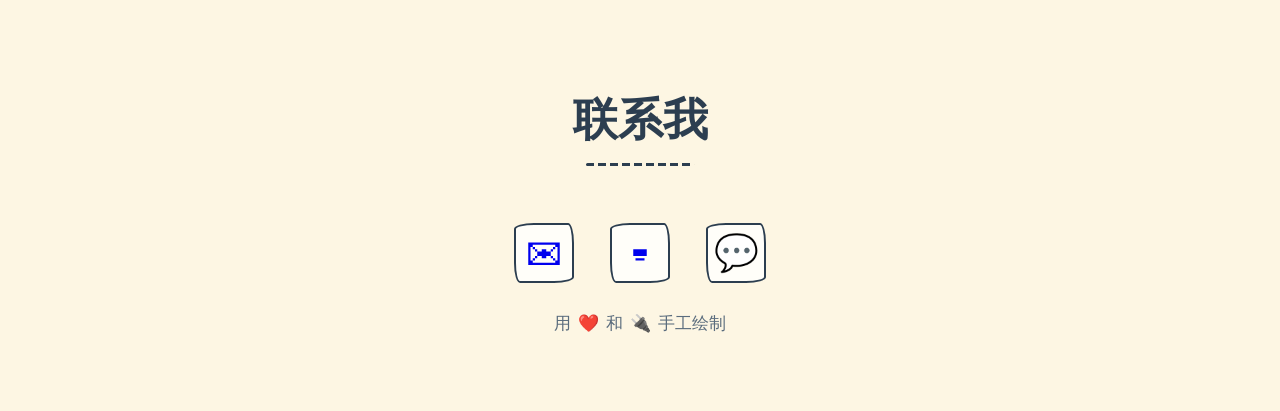
==== commit a49adb5d: "📱 移动端全面适配：触摸优化、性能调优、iOS兼容" ====
--- a/index.html
+++ b/index.html
@@ -2,7 +2,10 @@
 <html lang="zh-CN">
 <head>
   <meta charset="UTF-8">
-  <meta name="viewport" content="width=device-width, initial-scale=1.0">
+  <meta name="viewport" content="width=device-width, initial-scale=1.0, viewport-fit=cover">
+  <meta name="theme-color" content="#fdf6e3">
+  <meta name="apple-mobile-web-app-capable" content="yes">
+  <meta name="apple-mobile-web-app-status-bar-style" content="default">
   <title>我的个人主页</title>
   <link rel="preconnect" href="https://fonts.googleapis.com">
   <link rel="preconnect" href="https://fonts.gstatic.com" crossorigin>
--- a/styles.css
+++ b/styles.css
@@ -38,6 +38,17 @@
   line-height: 1.7;
   overflow-x: hidden;
   position: relative;
+  -webkit-tap-highlight-color: transparent;
+  -webkit-font-smoothing: antialiased;
+}
+
+/* iOS 安全区 */
+.nav {
+  padding-top: env(safe-area-inset-top, 0.5rem);
+}
+
+.footer {
+  padding-bottom: calc(4rem + env(safe-area-inset-bottom, 0px));
 }
 
 /* ===== 粒子画布 ===== */
@@ -827,17 +838,17 @@
 }
 
 /* ===== 响应式 ===== */
+
+/* --- 平板 & 手机 (≤768px) --- */
 @media (max-width: 768px) {
   html {
     font-size: 16px;
   }
 
-  .hero-name {
-    font-size: 2.8rem;
-  }
-
-  .hero-subtitle {
-    font-size: 1.1rem;
+  /* 导航 */
+  .nav {
+    justify-content: flex-end;
+    padding: 0.4rem 0.8rem;
   }
 
   .nav-inner {
@@ -849,18 +860,44 @@
     flex-direction: column;
     background: rgba(253,246,227,0.98);
     border-bottom: 2px dashed var(--ink-light);
-    padding: 1rem;
-    gap: 0.5rem;
+    padding: 0.8rem;
+    gap: 0;
   }
 
   .nav-inner.open {
     display: flex;
   }
 
+  .nav-link {
+    font-size: 1.15rem;
+    padding: 0.7rem 1rem;       /* 大触摸目标 */
+    border-radius: 10px 3px 10px 3px;
+    display: block;
+  }
+
   .nav-toggle {
     display: block;
-  }
-
+    font-size: 1.6rem;
+    padding: 0.4rem 0.8rem;
+    min-width: 48px;
+    min-height: 48px;           /* 手指大小 */
+  }
+
+  /* Hero */
+  .hero {
+    min-height: 100svh;          /* 适配移动浏览器地址栏 */
+    padding: 5rem 1.5rem 3rem;
+  }
+
+  .hero-name {
+    font-size: 2.6rem;
+  }
+
+  .hero-subtitle {
+    font-size: 1.1rem;
+  }
+
+  /* 通用 section */
   .section {
     padding: 3rem 1rem;
   }
@@ -869,51 +906,248 @@
     font-size: 2rem;
   }
 
+  /* 关于我 */
+  .note-card {
+    padding: 1.5rem;
+    max-width: 100%;
+  }
+
+  .edu-card {
+    padding: 1.2rem;
+    max-width: 100%;
+  }
+
+  /* 技术栈 */
+  .tag-cloud {
+    gap: 0.7rem;
+    padding: 1rem 0;
+  }
+
+  .tag {
+    padding: 0.5rem 1rem;
+    font-size: 0.95rem;
+  }
+
+  /* 项目 */
   .project-grid {
     grid-template-columns: 1fr;
-  }
-
+    gap: 1.5rem;
+  }
+
+  /* 文章区 */
+  .article-editor {
+    padding: 1rem;
+    max-width: 100%;
+  }
+
+  .article-card {
+    padding: 1.2rem 1.5rem;
+  }
+
+  .article-card h3 {
+    font-size: 1.4rem;
+  }
+
+  /* 留言墙 */
   .sticky-wall {
-    gap: 1rem;
+    gap: 0.8rem;
   }
 
   .sticky-note {
-    width: 150px;
+    width: 44%;
     min-height: 120px;
-  }
-
+    font-size: 0.85rem;
+  }
+
+  .msg-form {
+    max-width: 100%;
+  }
+
+  /* 音乐角 */
   .radio-body {
-    padding: 1.5rem;
-  }
-
+    padding: 1.2rem;
+  }
+
+  .radio-box {
+    max-width: 100%;
+  }
+
+  .music-form .input-sketch {
+    font-size: 16px;             /* 防止 iOS 自动缩放 */
+  }
+
+  /* 页脚 */
   .contact-row {
     gap: 1rem;
   }
 
   .contact-icon {
-    width: 48px;
-    height: 48px;
+    width: 52px;
+    height: 52px;
     font-size: 1.5rem;
   }
-}
-
+
+  /* 按钮增大触摸区 */
+  .btn-sketch {
+    padding: 0.7rem 1.6rem;
+    font-size: 1.05rem;
+    min-height: 44px;
+  }
+
+  /* 输入框防 iOS 缩放 */
+  .input-sketch {
+    font-size: 16px;
+  }
+}
+
+/* --- 小屏手机 (≤480px) --- */
 @media (max-width: 480px) {
+  html {
+    font-size: 15px;
+  }
+
   .hero-name {
-    font-size: 2.2rem;
-  }
-
+    font-size: 2rem;
+  }
+
+  .hero-subtitle {
+    font-size: 1rem;
+  }
+
+  .hero-decor {
+    gap: 1rem;
+  }
+
+  .led {
+    width: 10px;
+    height: 10px;
+  }
+
+  /* 关于我卡片收窄内边距 */
+  .note-card {
+    padding: 1.2rem;
+  }
+
+  .note-text {
+    font-size: 1rem;
+    text-indent: 1em;
+  }
+
+  /* 标签云 */
+  .tag-cloud {
+    gap: 0.5rem;
+  }
+
+  .tag {
+    font-size: 0.8rem;
+    padding: 0.35rem 0.7rem;
+  }
+
+  /* 项目卡片 */
+  .project-card {
+    padding: 1.2rem;
+  }
+
+  /* 文章 */
+  .article-card {
+    padding: 1rem 1.2rem;
+  }
+
+  .article-card h3 {
+    font-size: 1.3rem;
+  }
+
+  .article-form-actions {
+    flex-direction: column;
+    gap: 0.5rem;
+  }
+
+  .article-form-actions .btn-sketch {
+    width: 100%;
+    text-align: center;
+  }
+
+  /* 留言墙 */
   .sticky-note {
-    width: 130px;
+    width: 42%;
     min-height: 100px;
+    padding: 0.8rem;
     font-size: 0.8rem;
   }
 
-  .tag-cloud {
-    gap: 0.6rem;
-  }
-
-  .tag {
-    font-size: 0.85rem;
-    padding: 0.4rem 0.8rem;
-  }
-}
+  /* 音乐角 */
+  .radio-body {
+    padding: 1rem;
+  }
+
+  /* 页脚 */
+  .contact-icon {
+    width: 44px;
+    height: 44px;
+    font-size: 1.3rem;
+  }
+
+  .contact-row {
+    gap: 0.7rem;
+  }
+
+  /* 通用缩小 */
+  .section {
+    padding: 2.5rem 0.8rem;
+  }
+
+  .section-title {
+    font-size: 1.7rem;
+  }
+}
+
+/* --- 触摸设备通用适配 --- */
+@media (hover: none) and (pointer: coarse) {
+  /* 取消悬浮动画（触摸设备上没有意义） */
+  .tag:hover {
+    transform: none !important;
+  }
+
+  .project-card:hover {
+    transform: rotate(var(--rot, 0deg)) !important;
+  }
+
+  .article-card:hover {
+    transform: rotate(var(--arot, 0deg)) !important;
+  }
+
+  .contact-icon:hover {
+    background: #fffef9;
+  }
+
+  .contact-icon:hover span {
+    filter: none;
+  }
+
+  .btn-sketch:hover {
+    background: var(--paper-dark);
+    color: var(--ink);
+  }
+
+  /* 用 :active 替代悬浮效果 */
+  .nav-link:active {
+    color: var(--ink);
+    border-color: var(--ink);
+    background: rgba(44,62,80,0.05);
+  }
+
+  .btn-sketch:active {
+    background: var(--ink);
+    color: var(--paper);
+    box-shadow: none;
+    transform: translate(1px, 1px);
+  }
+
+  .tag:active {
+    transform: rotate(0deg) scale(1.08) !important;
+  }
+
+  .project-card:active {
+    transform: rotate(0deg) translateY(-2px) !important;
+  }
+}
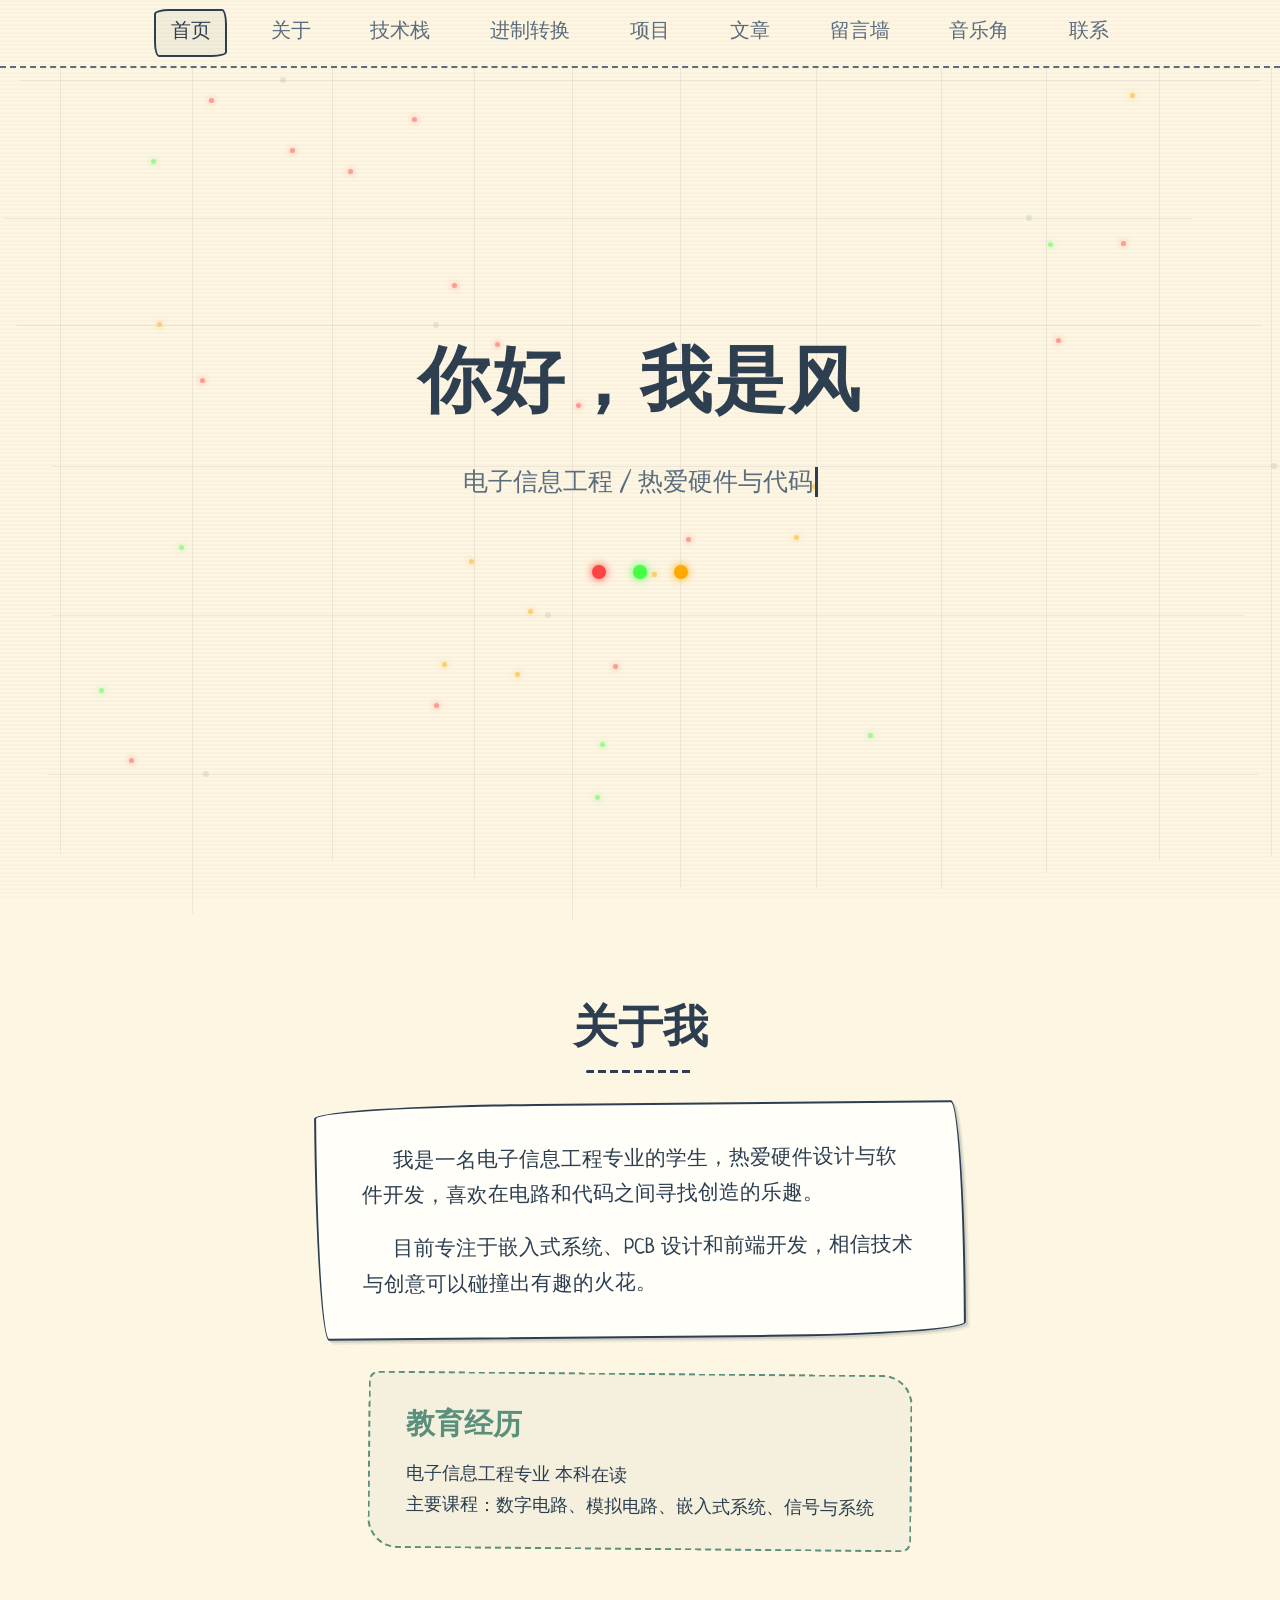
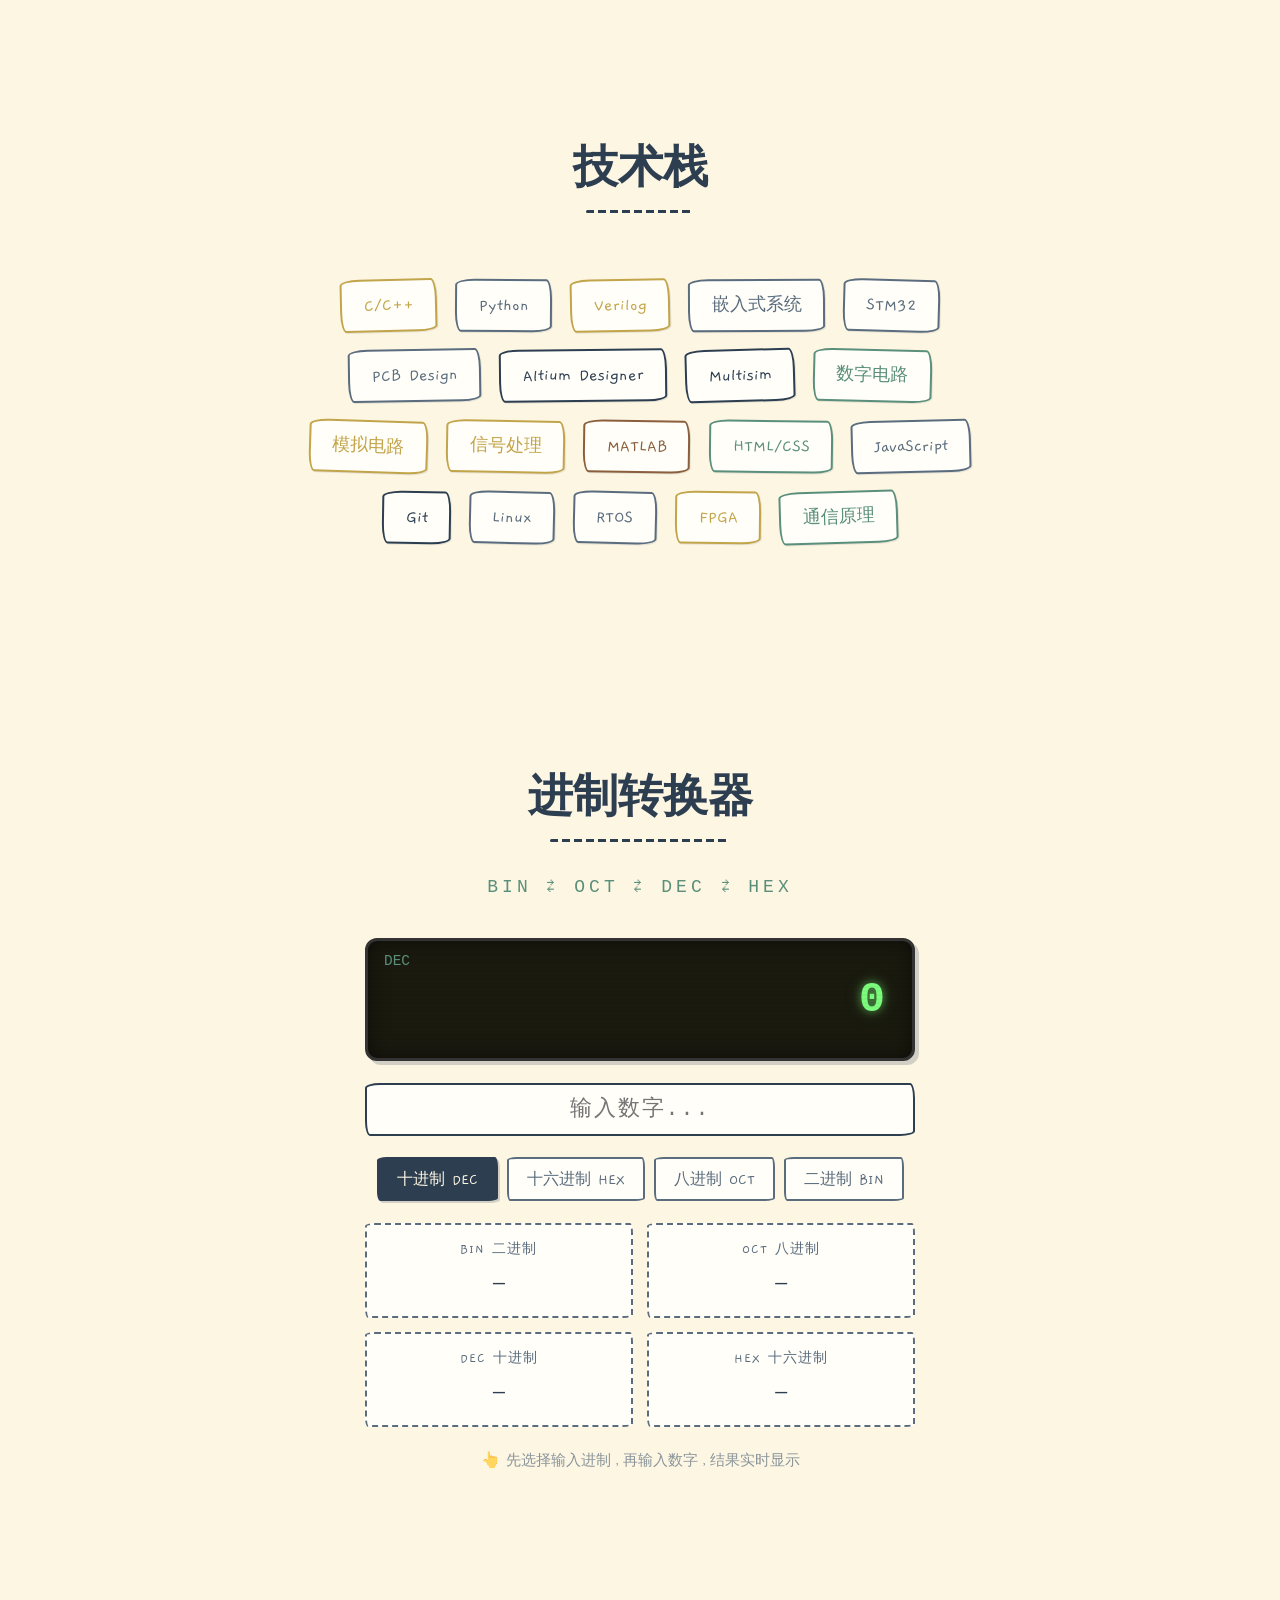
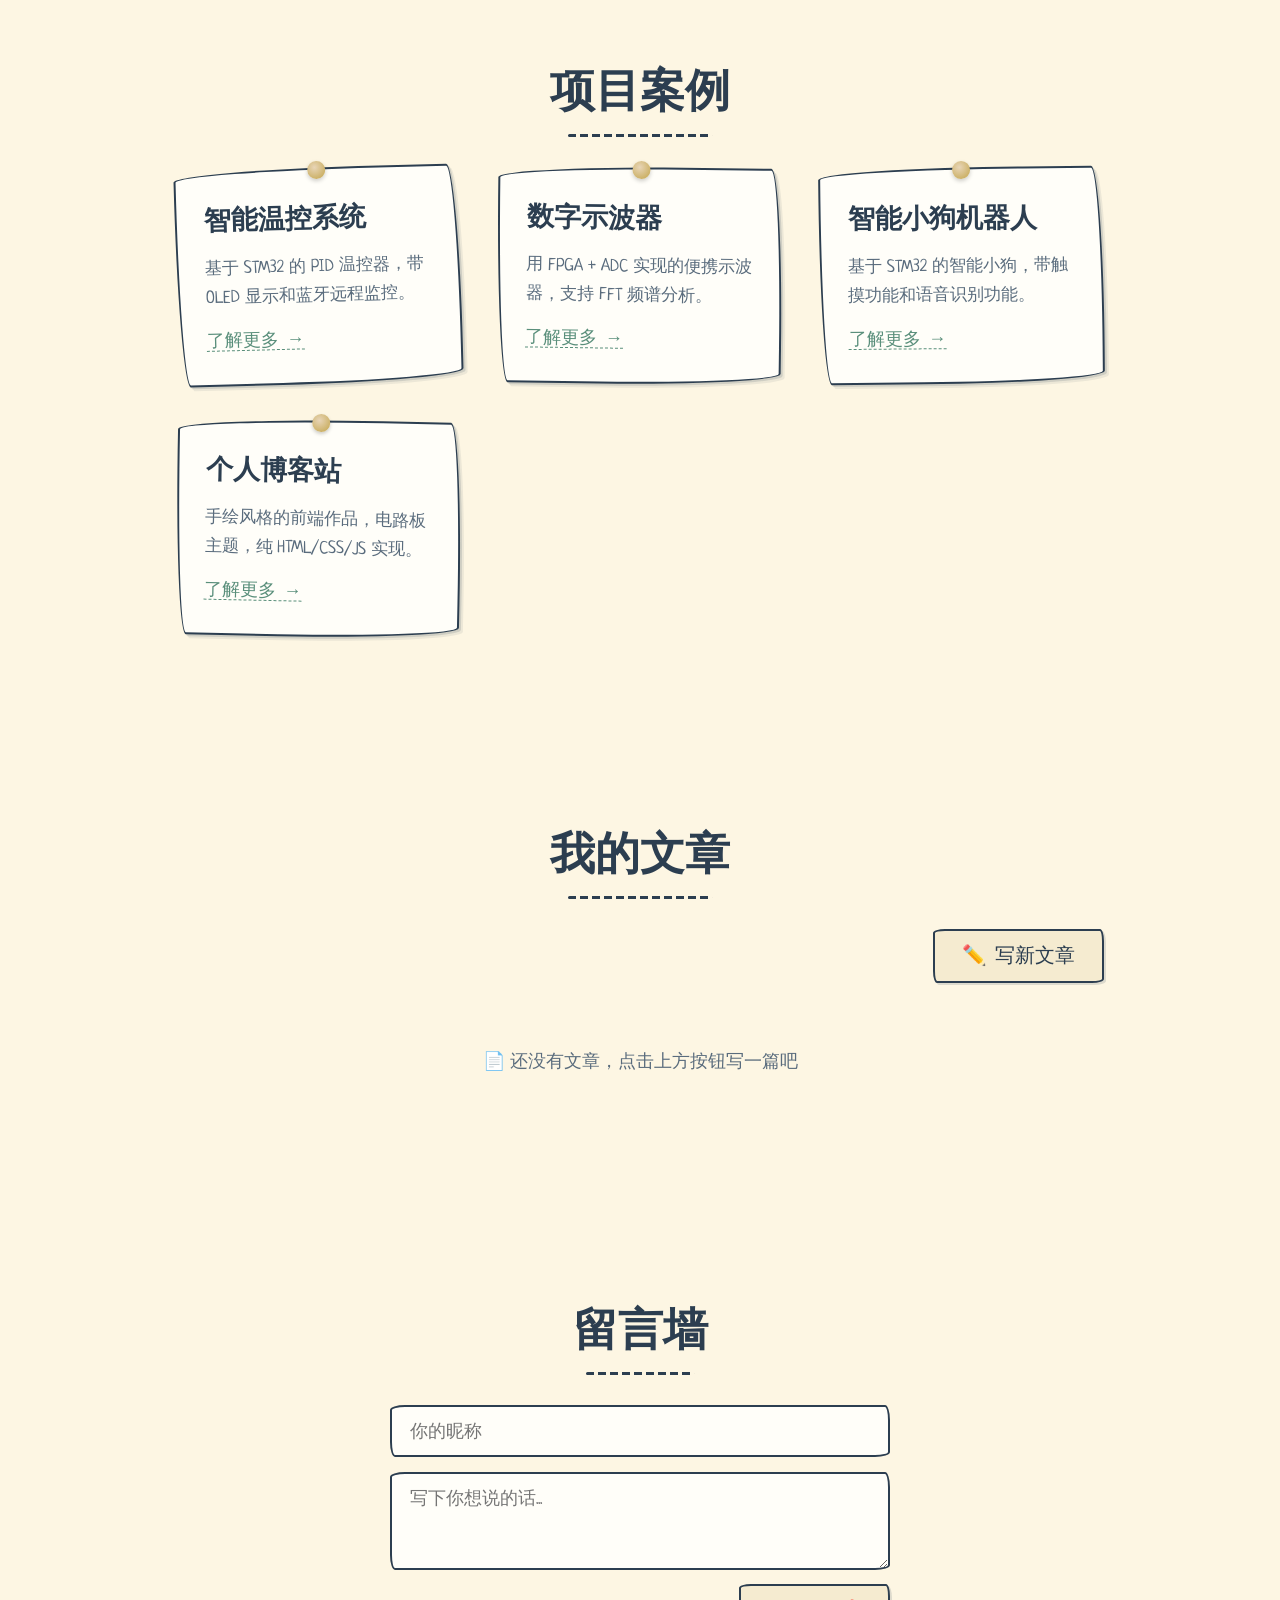
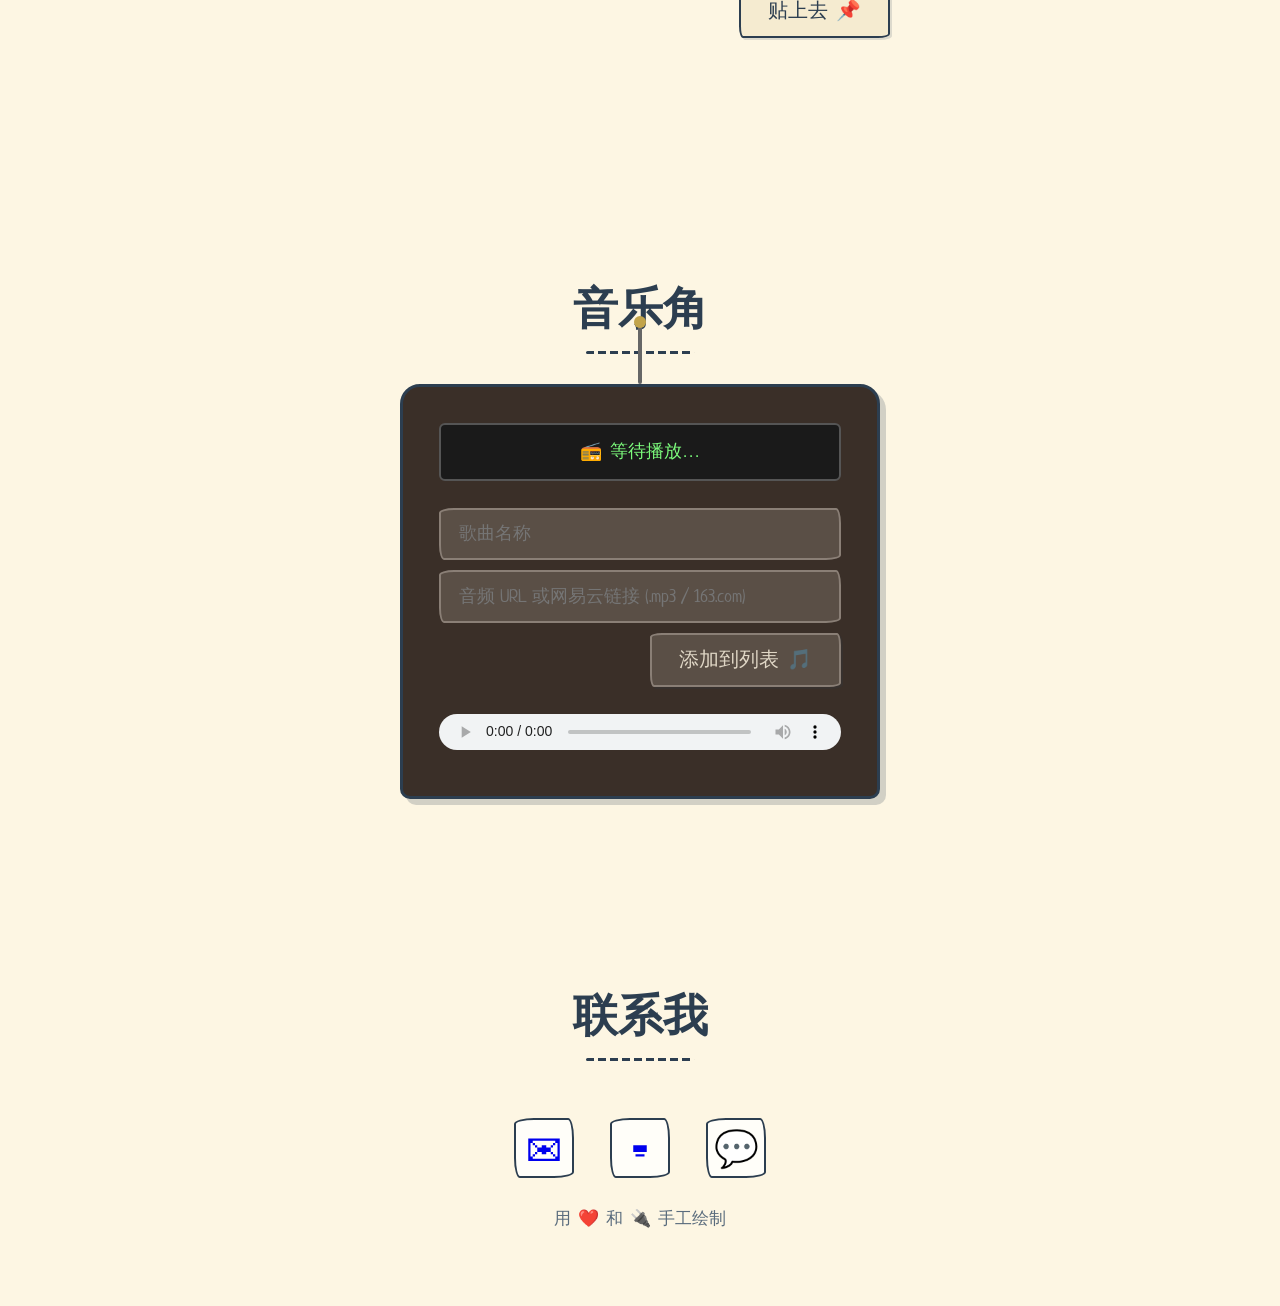
==== commit 43aa1e35: "🔢 新增进制转换器：BIN/OCT/DEC/HEX实时互转" ====
--- a/index.html
+++ b/index.html
@@ -26,6 +26,7 @@
       <a href="#hero" class="nav-link active">首页</a>
       <a href="#about" class="nav-link">关于</a>
       <a href="#skills" class="nav-link">技术栈</a>
+      <a href="#converter" class="nav-link">进制转换</a>
       <a href="#projects" class="nav-link">项目</a>
       <a href="#articles" class="nav-link">文章</a>
       <a href="#messages" class="nav-link">留言墙</a>
@@ -65,6 +66,56 @@
     <h2 class="section-title">技术栈</h2>
     <div class="tag-cloud" id="tagCloud">
       <!-- JS 动态生成标签 -->
+    </div>
+  </section>
+
+  <!-- 进制转换器 -->
+  <section class="section converter" id="converter">
+    <h2 class="section-title">进制转换器</h2>
+    <p class="converter-subtitle">BIN ⇄ OCT ⇄ DEC ⇄ HEX</p>
+
+    <div class="converter-box">
+      <!-- 数码管显示屏 -->
+      <div class="nixie-display" id="nixieDisplay">
+        <span class="nixie-text" id="nixieValue">0</span>
+        <span class="nixie-label" id="nixieLabel">DEC</span>
+      </div>
+
+      <!-- 输入区 -->
+      <div class="converter-input-row">
+        <input type="text" class="input-sketch converter-input" id="convInput"
+               placeholder="输入数字..." maxlength="32" autocomplete="off">
+      </div>
+
+      <!-- 进制选择按钮 -->
+      <div class="base-selector" id="baseSelector">
+        <button class="base-btn active" data-base="10">十进制 DEC</button>
+        <button class="base-btn" data-base="16">十六进制 HEX</button>
+        <button class="base-btn" data-base="8">八进制 OCT</button>
+        <button class="base-btn" data-base="2">二进制 BIN</button>
+      </div>
+
+      <!-- 转换结果 -->
+      <div class="result-grid" id="resultGrid">
+        <div class="result-card" data-base="2">
+          <div class="result-label">BIN 二进制</div>
+          <div class="result-value" id="resBin">—</div>
+        </div>
+        <div class="result-card" data-base="8">
+          <div class="result-label">OCT 八进制</div>
+          <div class="result-value" id="resOct">—</div>
+        </div>
+        <div class="result-card" data-base="10">
+          <div class="result-label">DEC 十进制</div>
+          <div class="result-value" id="resDec">—</div>
+        </div>
+        <div class="result-card" data-base="16">
+          <div class="result-label">HEX 十六进制</div>
+          <div class="result-value" id="resHex">—</div>
+        </div>
+      </div>
+
+      <p class="converter-hint" id="convHint">👆 先选择输入进制，再输入数字，结果实时显示</p>
     </div>
   </section>
 
--- a/styles.css
+++ b/styles.css
@@ -837,6 +837,168 @@
   }
 }
 
+/* ===== 进制转换器 ===== */
+.converter-subtitle {
+  font-family: 'Courier New', monospace;
+  font-size: 1rem;
+  color: var(--copper);
+  letter-spacing: 4px;
+  margin-bottom: 2rem;
+  text-align: center;
+}
+
+.converter-box {
+  max-width: 550px;
+  width: 100%;
+  display: flex;
+  flex-direction: column;
+  gap: 1.2rem;
+  align-items: center;
+}
+
+/* 数码管显示屏 */
+.nixie-display {
+  width: 100%;
+  background: #1a1a0f;
+  border: 3px solid #333;
+  border-radius: 12px;
+  padding: 1.2rem 1.5rem;
+  text-align: right;
+  box-shadow: inset 0 0 20px rgba(0,0,0,0.5), 4px 4px 0 rgba(44,62,80,0.2);
+  position: relative;
+  overflow: hidden;
+}
+
+/* 微妙扫描线 */
+.nixie-display::before {
+  content: '';
+  position: absolute;
+  inset: 0;
+  background: repeating-linear-gradient(
+    0deg,
+    transparent,
+    transparent 2px,
+    rgba(0,0,0,0.03) 2px,
+    rgba(0,0,0,0.03) 4px
+  );
+  pointer-events: none;
+}
+
+.nixie-text {
+  font-family: 'Courier New', monospace;
+  font-size: 2.4rem;
+  font-weight: bold;
+  color: #7cfc7c;
+  text-shadow: 0 0 8px rgba(124,252,124,0.6), 0 0 20px rgba(124,252,124,0.2);
+  word-break: break-all;
+  display: block;
+  min-height: 1.2em;
+}
+
+.nixie-label {
+  font-family: 'Courier New', monospace;
+  font-size: 0.8rem;
+  color: #5a8f7b;
+  position: absolute;
+  top: 8px;
+  left: 16px;
+}
+
+/* 输入框 */
+.converter-input-row {
+  width: 100%;
+}
+
+.converter-input {
+  width: 100%;
+  font-family: 'Courier New', monospace !important;
+  font-size: 1.2rem !important;
+  text-align: center;
+  letter-spacing: 2px;
+}
+
+/* 进制选择按钮 */
+.base-selector {
+  display: flex;
+  gap: 0.5rem;
+  flex-wrap: wrap;
+  justify-content: center;
+  width: 100%;
+}
+
+.base-btn {
+  font-family: var(--font-decor);
+  font-size: 0.9rem;
+  padding: 0.5rem 1rem;
+  background: #fffef9;
+  border: 2px solid var(--ink-light);
+  border-radius: 10px 3px 10px 3px / 3px 10px 3px 10px;
+  cursor: pointer;
+  color: var(--ink-light);
+  transition: all 0.2s;
+  min-width: 100px;
+}
+
+.base-btn:hover {
+  border-color: var(--ink);
+  color: var(--ink);
+}
+
+.base-btn.active {
+  background: var(--ink);
+  color: var(--paper);
+  border-color: var(--ink);
+  box-shadow: 2px 2px 0 rgba(44,62,80,0.2);
+}
+
+/* 结果卡片 */
+.result-grid {
+  display: grid;
+  grid-template-columns: 1fr 1fr;
+  gap: 0.8rem;
+  width: 100%;
+}
+
+.result-card {
+  background: #fffef9;
+  border: 2px dashed var(--ink-light);
+  border-radius: 10px 3px 10px 3px / 3px 10px 3px 10px;
+  padding: 0.8rem 1rem;
+  text-align: center;
+  transition: all 0.2s;
+}
+
+.result-card.highlight {
+  border-color: var(--gold);
+  border-style: solid;
+  background: rgba(194,164,74,0.08);
+}
+
+.result-label {
+  font-family: var(--font-decor);
+  font-size: 0.75rem;
+  color: var(--ink-light);
+  margin-bottom: 0.3rem;
+  letter-spacing: 1px;
+}
+
+.result-value {
+  font-family: 'Courier New', monospace;
+  font-size: 1.1rem;
+  color: var(--ink);
+  word-break: break-all;
+  min-height: 1.3em;
+}
+
+/* 提示文字 */
+.converter-hint {
+  font-family: var(--font-decor);
+  font-size: 0.85rem;
+  color: var(--ink-light);
+  text-align: center;
+  opacity: 0.7;
+}
+
 /* ===== 响应式 ===== */
 
 /* --- 平板 & 手机 (≤768px) --- */
@@ -987,6 +1149,26 @@
     font-size: 1.5rem;
   }
 
+  /* 进制转换器 */
+  .nixie-text {
+    font-size: 1.8rem;
+  }
+
+  .base-btn {
+    min-width: 70px;
+    font-size: 0.8rem;
+    padding: 0.4rem 0.7rem;
+  }
+
+  .result-grid {
+    grid-template-columns: 1fr 1fr;
+    gap: 0.5rem;
+  }
+
+  .result-value {
+    font-size: 0.95rem;
+  }
+
   /* 按钮增大触摸区 */
   .btn-sketch {
     padding: 0.7rem 1.6rem;
@@ -1091,6 +1273,34 @@
     gap: 0.7rem;
   }
 
+  /* 进制转换器 */
+  .nixie-text {
+    font-size: 1.5rem;
+  }
+
+  .base-selector {
+    gap: 0.3rem;
+  }
+
+  .base-btn {
+    min-width: 60px;
+    font-size: 0.72rem;
+    padding: 0.35rem 0.5rem;
+  }
+
+  .result-grid {
+    grid-template-columns: 1fr 1fr;
+    gap: 0.4rem;
+  }
+
+  .result-card {
+    padding: 0.5rem;
+  }
+
+  .result-value {
+    font-size: 0.85rem;
+  }
+
   /* 通用缩小 */
   .section {
     padding: 2.5rem 0.8rem;
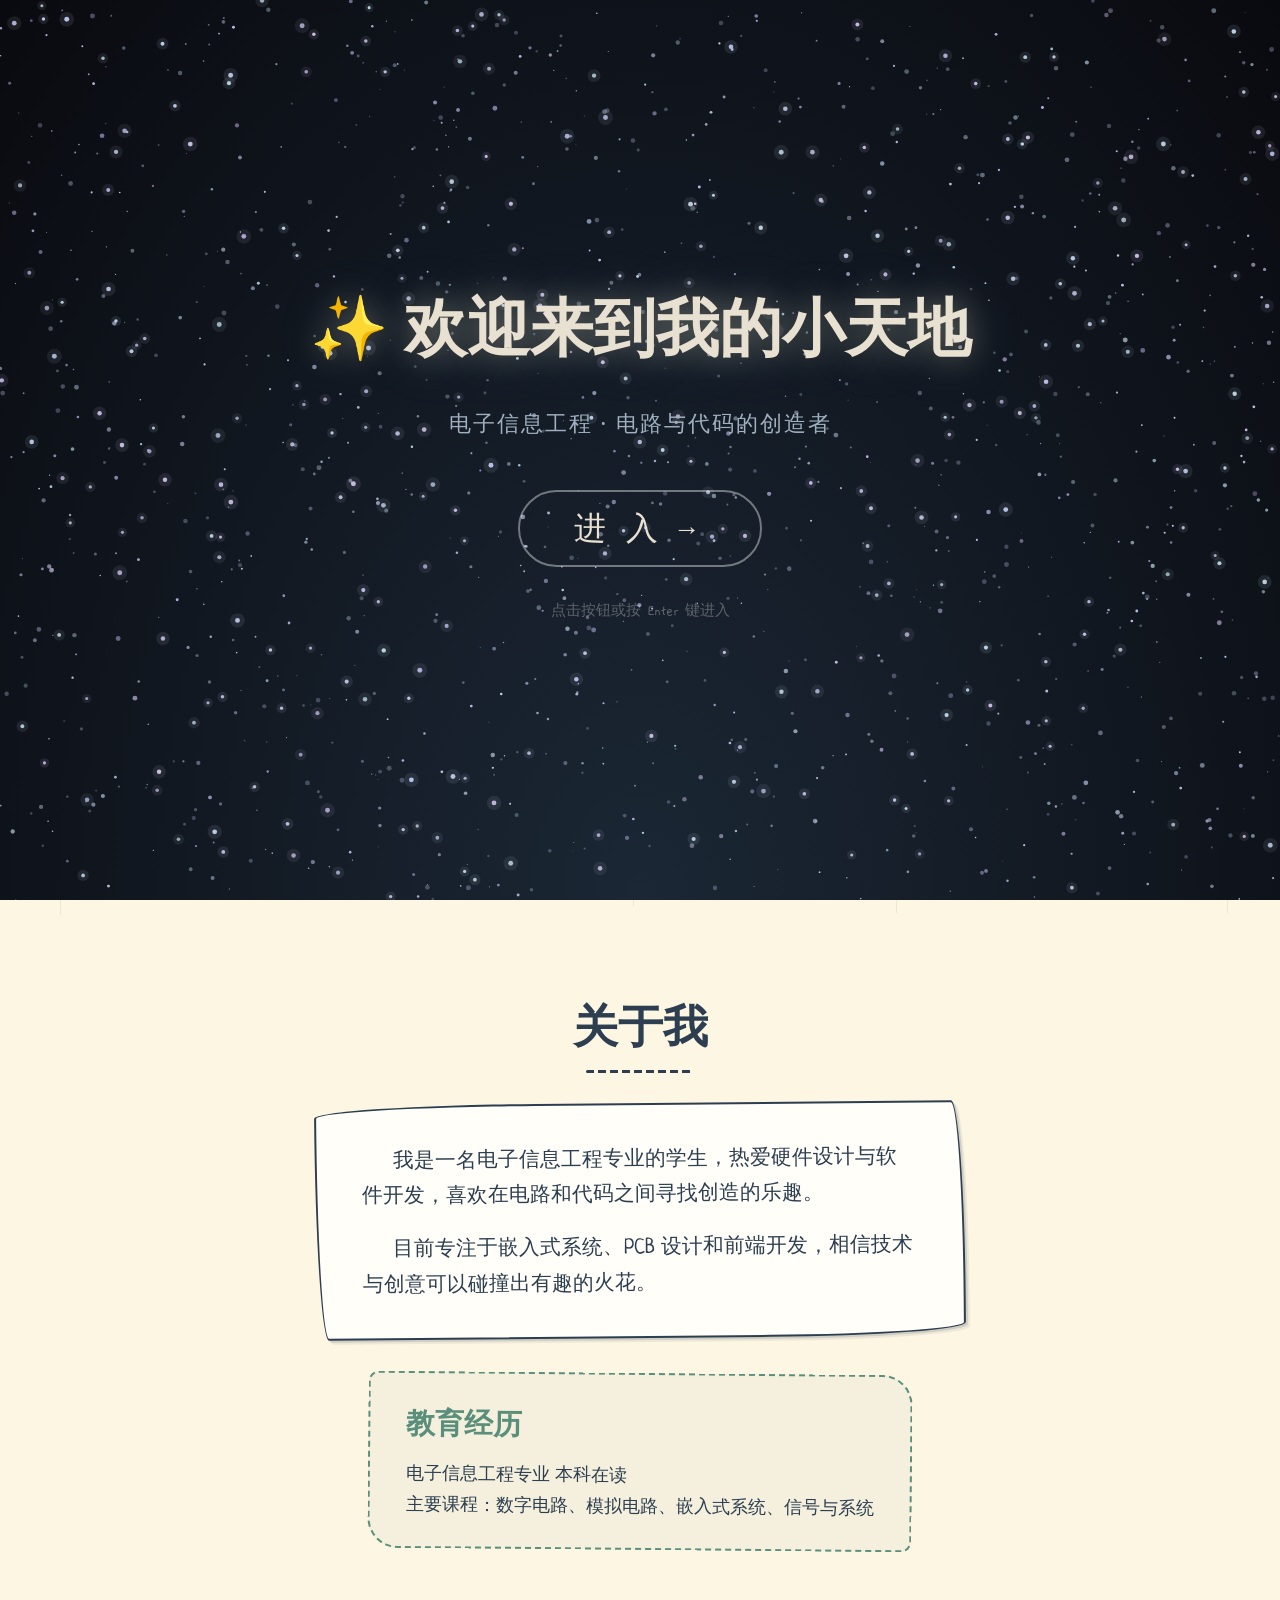
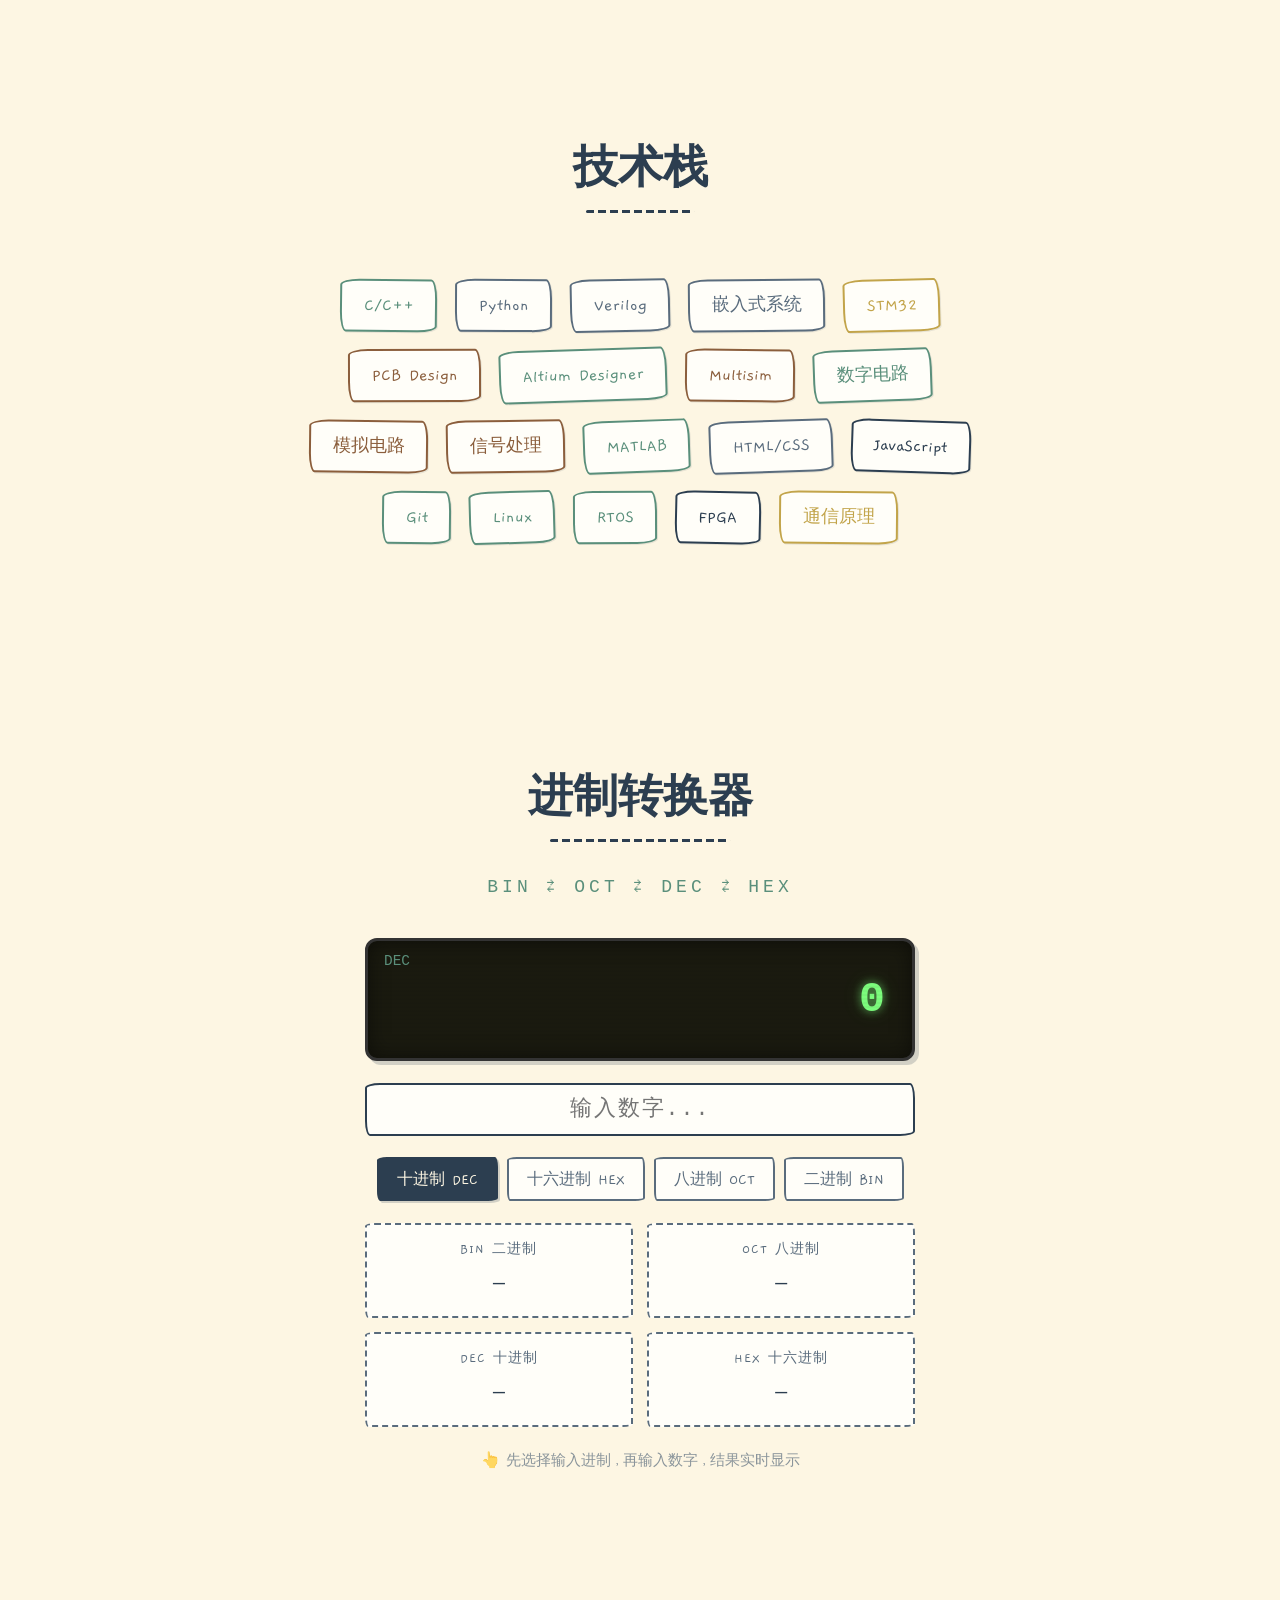
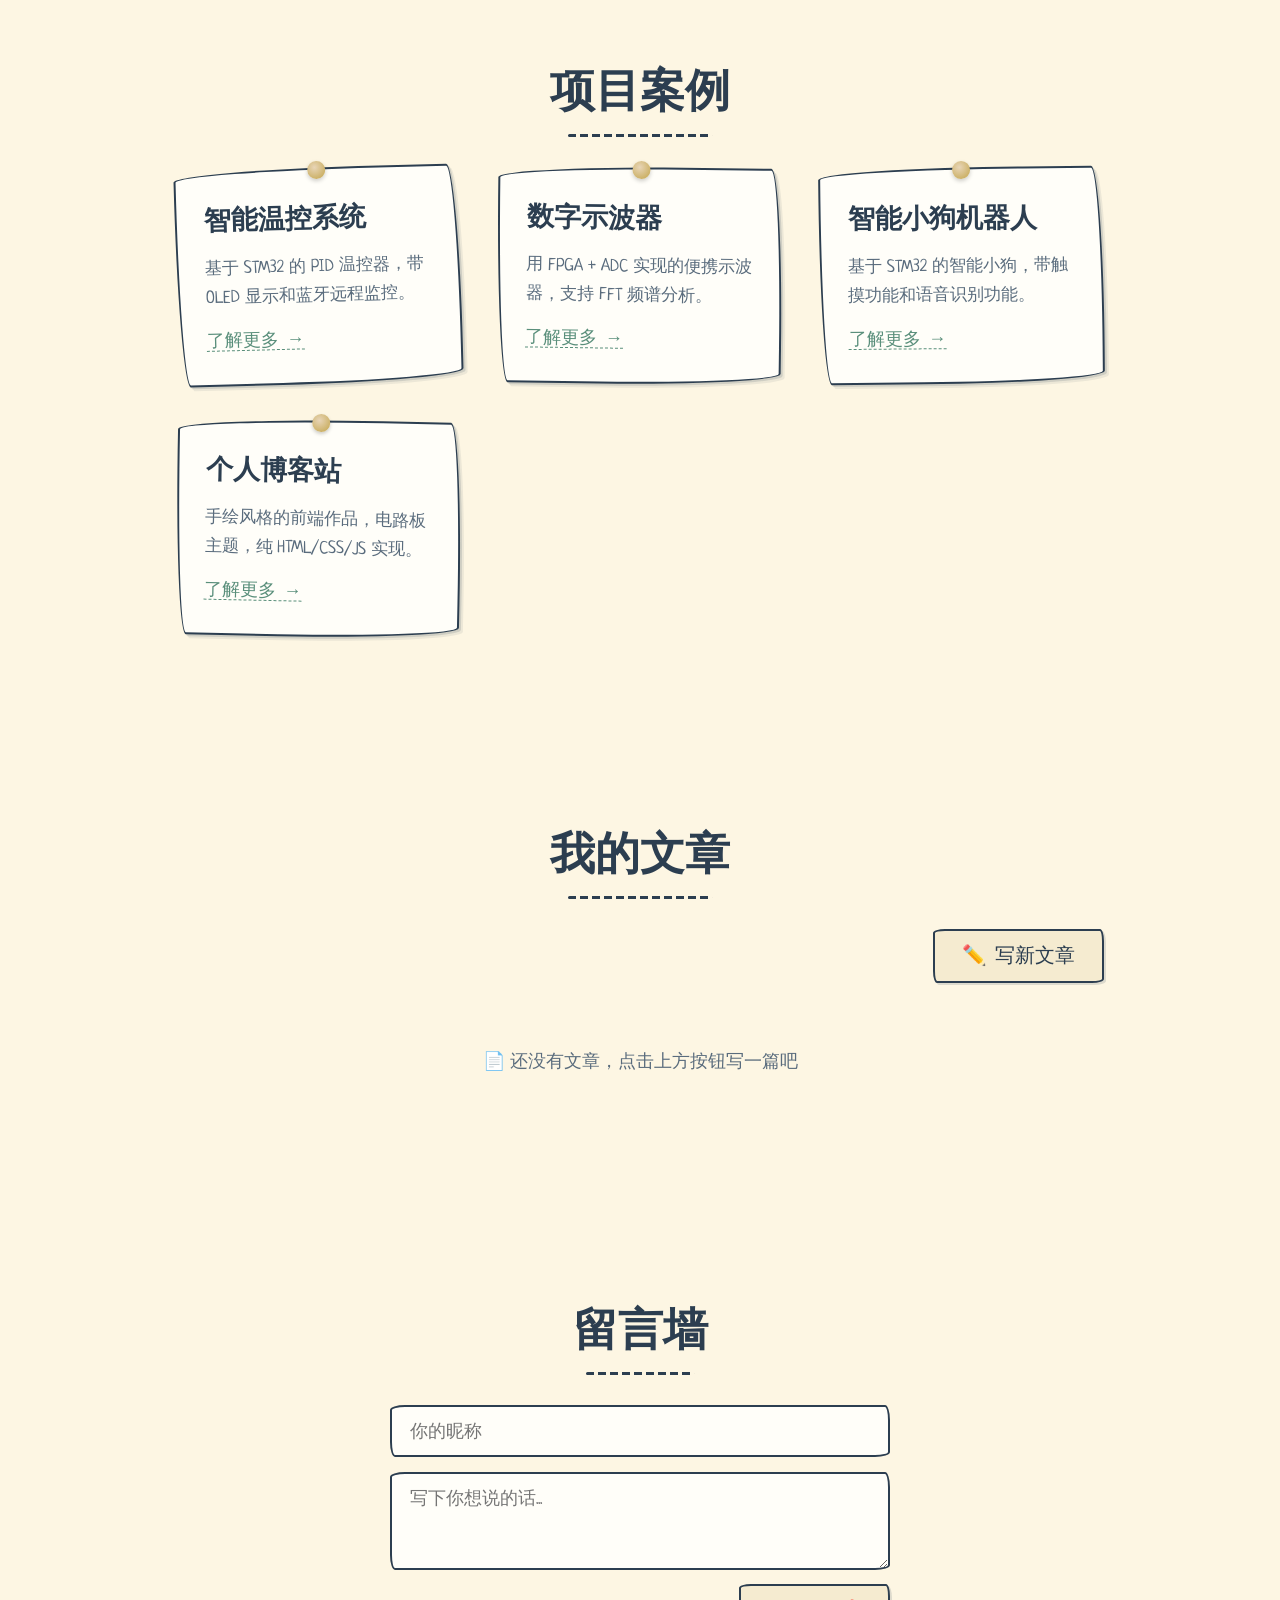
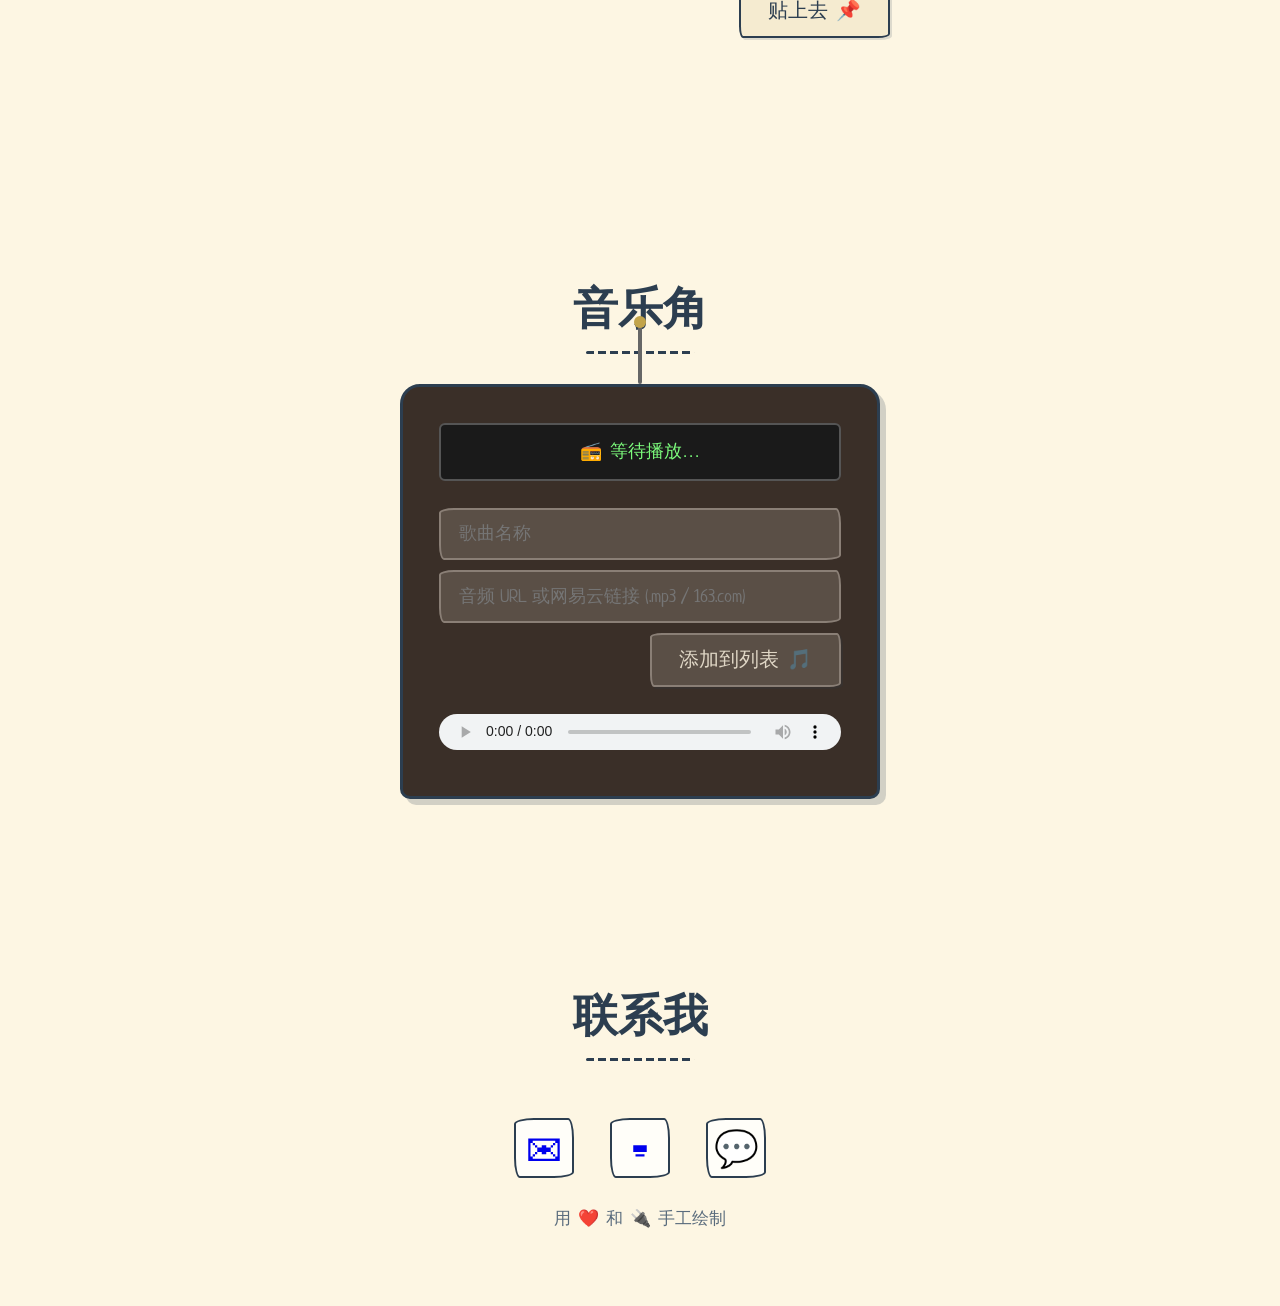
==== commit 5b0fb791: "🌌 新增星空欢迎页：动态星空+流星+点击进入" ====
--- a/index.html
+++ b/index.html
@@ -14,6 +14,20 @@
 </head>
 <body>
 
+  <!-- ===== 星空欢迎页 ===== -->
+  <div class="star-gate" id="starGate">
+    <canvas class="star-canvas" id="starCanvas"></canvas>
+    <div class="star-gate-content">
+      <h1 class="star-title">✨ 欢迎来到我的小天地</h1>
+      <p class="star-subtitle">电子信息工程 · 电路与代码的创造者</p>
+      <button class="star-enter-btn" id="btnEnter">
+        <span class="btn-enter-text">进 入</span>
+        <span class="btn-enter-arrow">→</span>
+      </button>
+      <p class="star-hint">点击按钮或按 Enter 键进入</p>
+    </div>
+  </div>
+
   <!-- 鼠标粒子 Canvas -->
   <canvas id="particleCanvas"></canvas>
 
--- a/styles.css
+++ b/styles.css
@@ -1,4 +1,165 @@
 /* ===== Google Fonts (imported in HTML) ===== */
+
+/* ===== 星空欢迎页 ===== */
+.star-gate {
+  position: fixed;
+  inset: 0;
+  z-index: 99999;
+  background: radial-gradient(ellipse at bottom, #1b2735 0%, #090a0f 100%);
+  display: flex;
+  align-items: center;
+  justify-content: center;
+  transition: opacity 0.8s ease, visibility 0.8s ease;
+}
+
+.star-gate.fade-out {
+  opacity: 0;
+  visibility: hidden;
+  pointer-events: none;
+}
+
+.star-canvas {
+  position: absolute;
+  inset: 0;
+  width: 100%;
+  height: 100%;
+}
+
+.star-gate-content {
+  position: relative;
+  z-index: 1;
+  text-align: center;
+  display: flex;
+  flex-direction: column;
+  align-items: center;
+  gap: 1.2rem;
+}
+
+.star-title {
+  font-family: var(--font-title);
+  font-size: 3.5rem;
+  color: #e8e0d0;
+  text-shadow: 0 0 30px rgba(255,255,200,0.3), 0 0 60px rgba(180,200,255,0.2);
+  animation: title-float 3s ease-in-out infinite;
+  margin: 0;
+}
+
+@keyframes title-float {
+  0%, 100% { transform: translateY(0); }
+  50% { transform: translateY(-8px); }
+}
+
+.star-subtitle {
+  font-family: var(--font-body);
+  font-size: 1.2rem;
+  color: #a0b0c0;
+  letter-spacing: 2px;
+  margin: 0;
+}
+
+/* 进入按钮 */
+.star-enter-btn {
+  margin-top: 1.5rem;
+  padding: 0.8rem 3rem;
+  font-family: var(--font-title);
+  font-size: 1.8rem;
+  background: transparent;
+  color: #e8e0d0;
+  border: 2px solid rgba(255,255,255,0.4);
+  border-radius: 50px;
+  cursor: pointer;
+  letter-spacing: 6px;
+  transition: all 0.4s ease;
+  position: relative;
+  overflow: hidden;
+  display: flex;
+  align-items: center;
+  gap: 0.5rem;
+}
+
+.star-enter-btn::before {
+  content: '';
+  position: absolute;
+  inset: 0;
+  background: rgba(255,255,255,0.05);
+  opacity: 0;
+  transition: opacity 0.4s;
+}
+
+.star-enter-btn:hover {
+  border-color: rgba(255,255,255,0.9);
+  box-shadow: 0 0 30px rgba(180,200,255,0.3), 0 0 60px rgba(180,200,255,0.1);
+  transform: scale(1.05);
+  letter-spacing: 10px;
+}
+
+.star-enter-btn:hover::before {
+  opacity: 1;
+}
+
+.star-enter-btn:active {
+  transform: scale(0.97);
+}
+
+.btn-enter-arrow {
+  display: inline-block;
+  transition: transform 0.3s;
+  font-size: 1.5rem;
+}
+
+.star-enter-btn:hover .btn-enter-arrow {
+  transform: translateX(6px);
+}
+
+.star-hint {
+  font-family: var(--font-decor);
+  font-size: 0.85rem;
+  color: rgba(255,255,255,0.3);
+  margin-top: 0.5rem;
+  animation: hint-pulse 2.5s ease-in-out infinite;
+}
+
+@keyframes hint-pulse {
+  0%, 100% { opacity: 0.3; }
+  50% { opacity: 0.7; }
+}
+
+/* 移动端适配星空页 */
+@media (max-width: 768px) {
+  .star-title {
+    font-size: 2.2rem;
+  }
+
+  .star-subtitle {
+    font-size: 1rem;
+    letter-spacing: 1px;
+  }
+
+  .star-enter-btn {
+    font-size: 1.4rem;
+    padding: 0.6rem 2.5rem;
+    letter-spacing: 4px;
+  }
+
+  .star-enter-btn:hover {
+    letter-spacing: 6px;
+  }
+}
+
+@media (max-width: 480px) {
+  .star-title {
+    font-size: 1.7rem;
+  }
+
+  .star-subtitle {
+    font-size: 0.85rem;
+  }
+
+  .star-enter-btn {
+    font-size: 1.2rem;
+    padding: 0.5rem 2rem;
+  }
+}
 
 /* ===== CSS Variables ===== */
 :root {
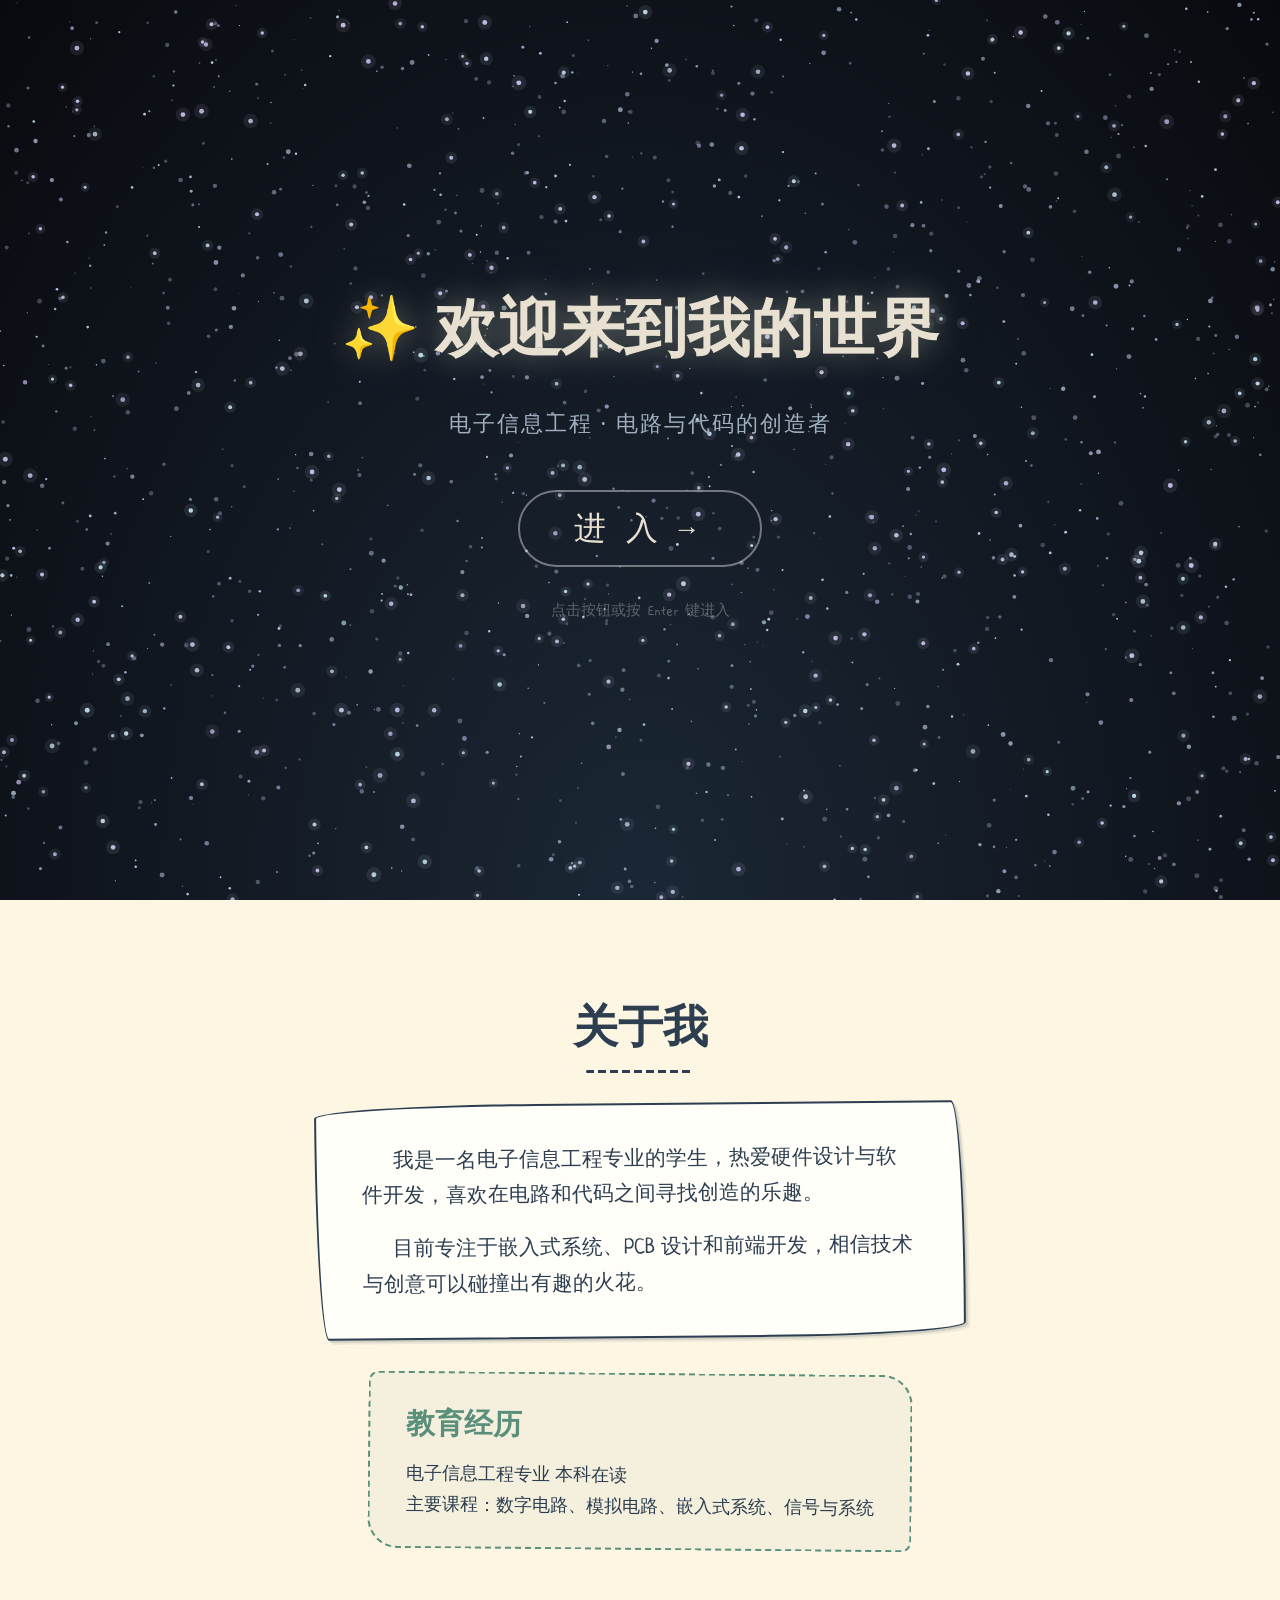
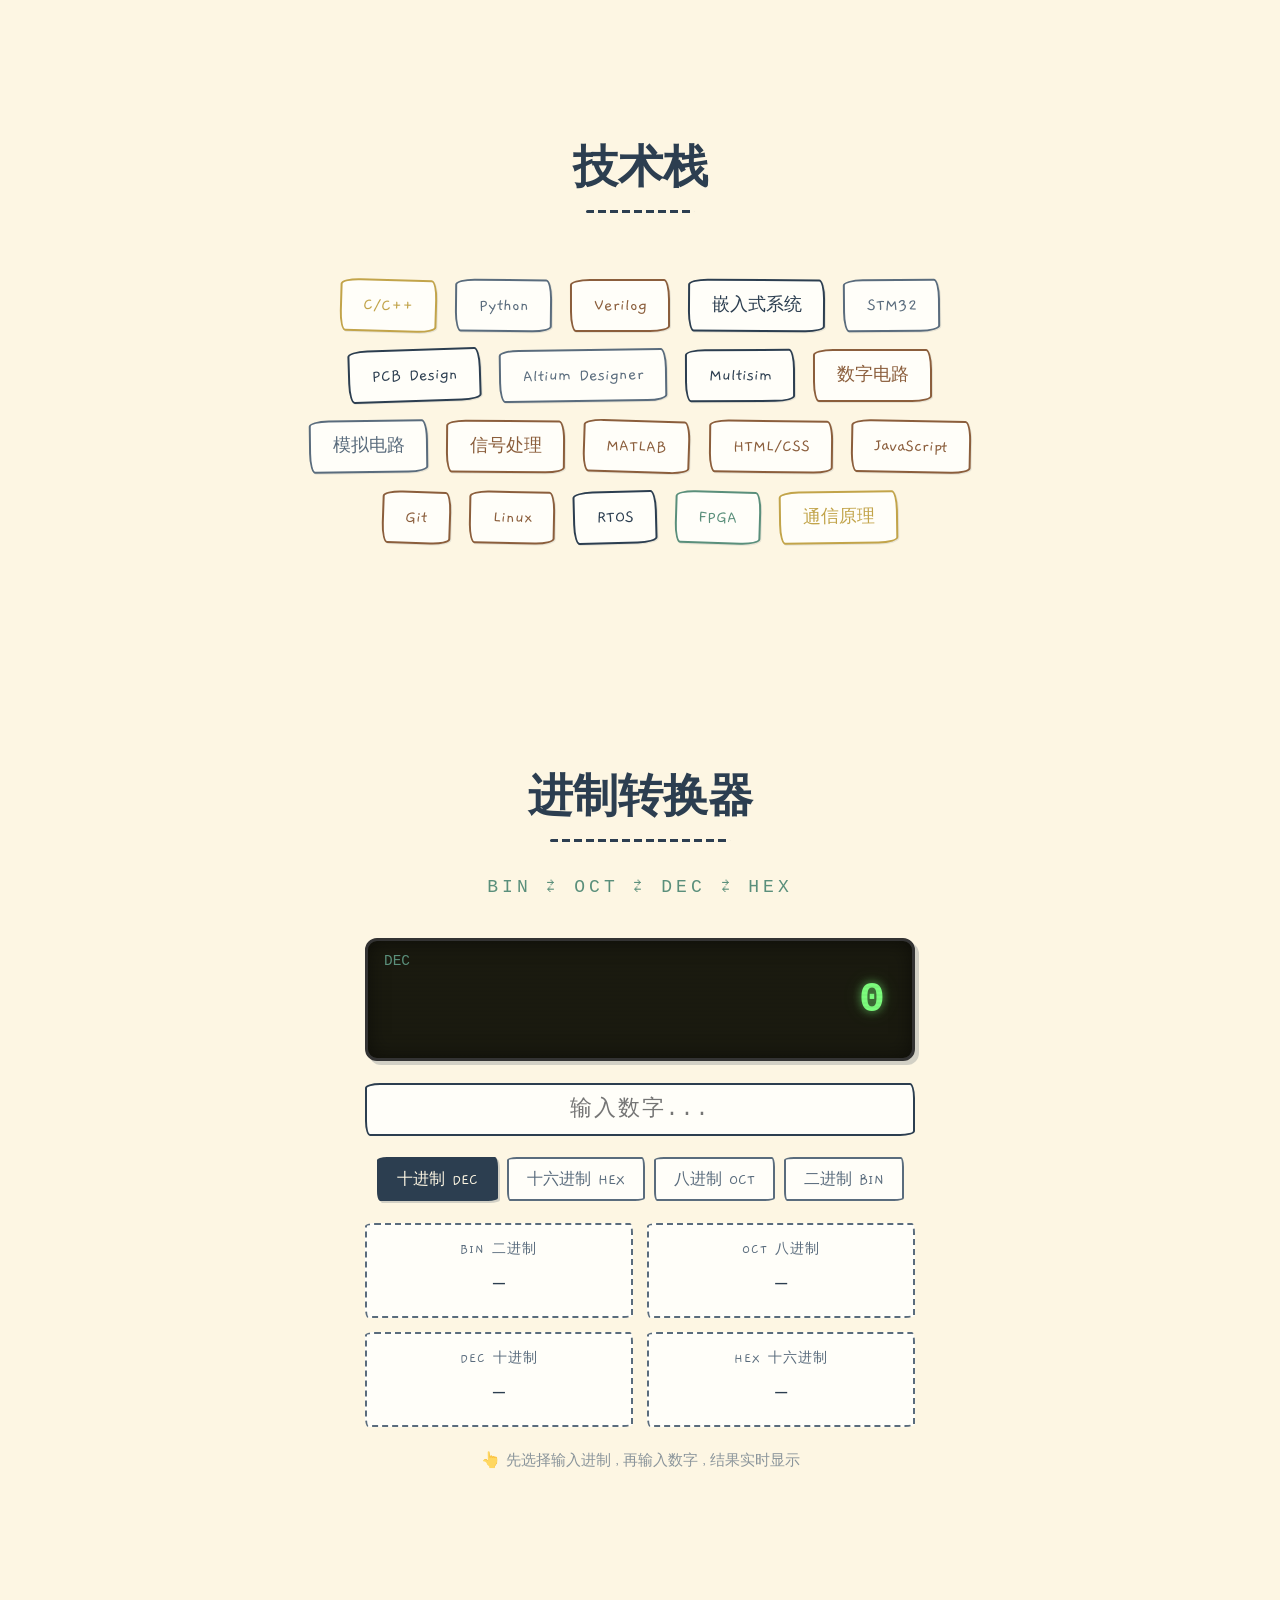
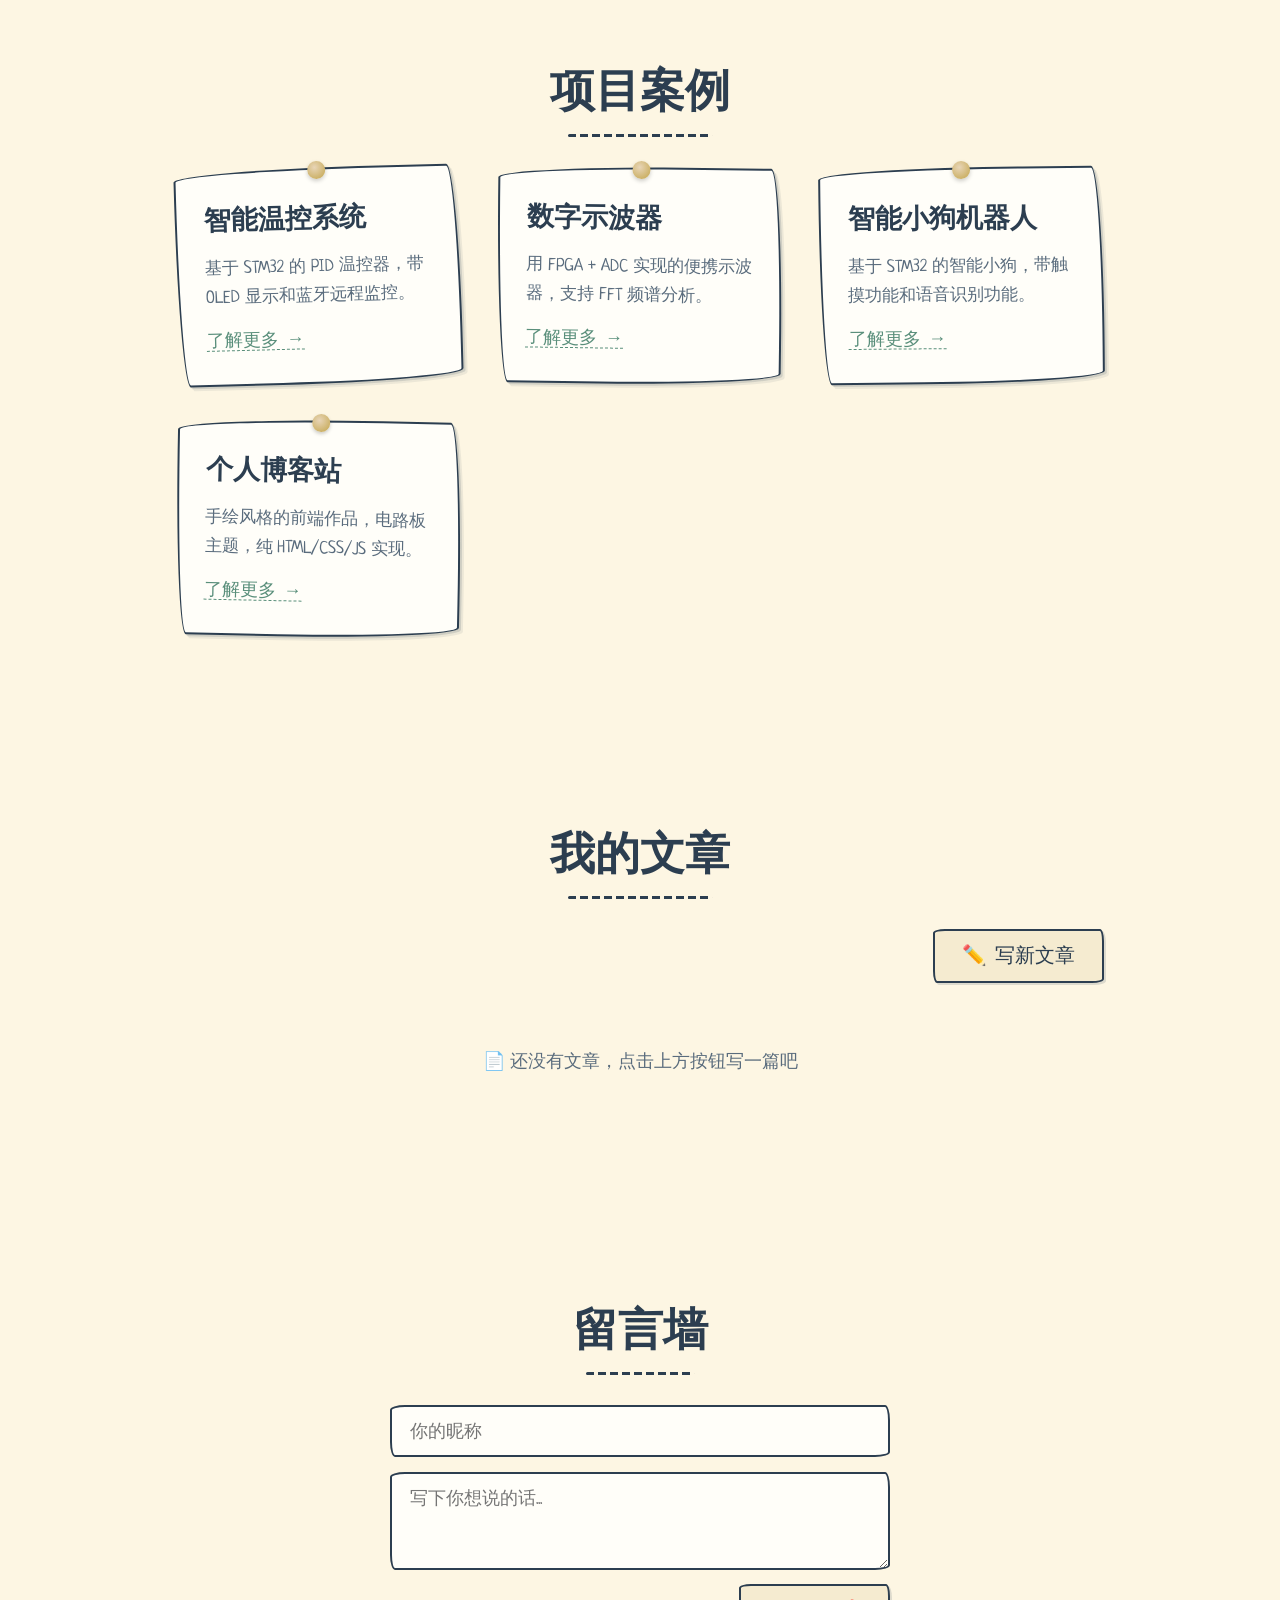
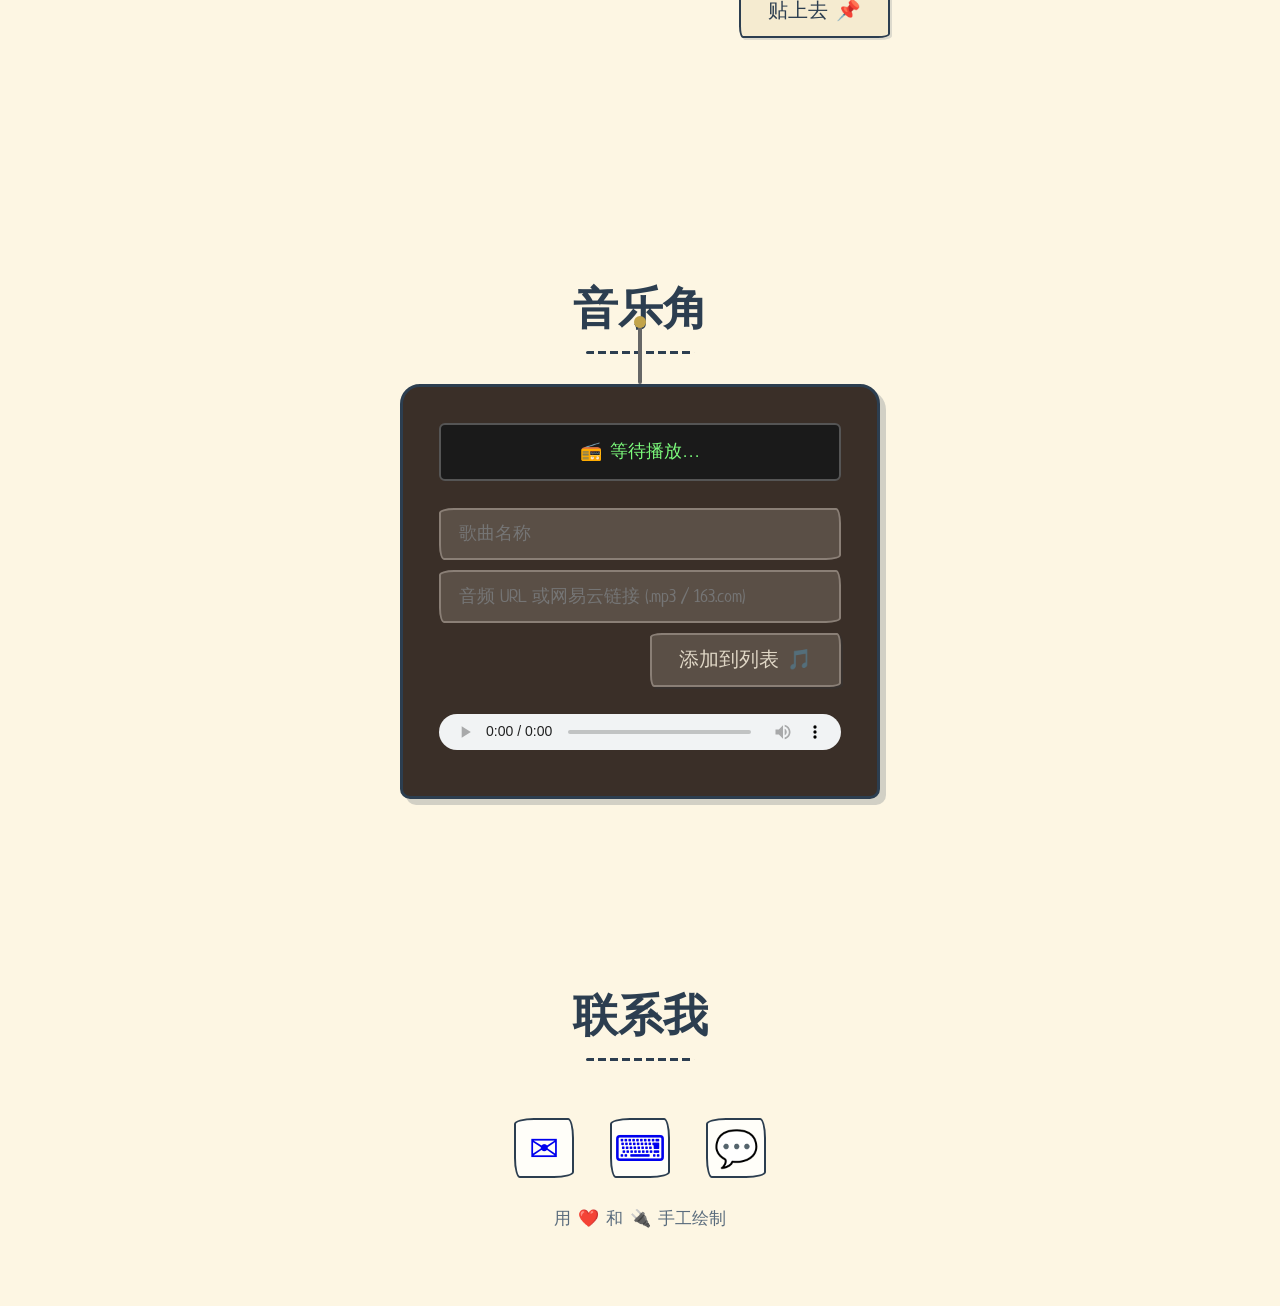
==== commit 974af545: "fix: 移动端优化 + 字体自托管去除 Google Fonts 依赖 - 字体自托管到 assets/fonts/，零外部域名依赖（解决国内移动端被墙问题） - CSS: touch-action" ====
--- a/index.html
+++ b/index.html
@@ -7,9 +7,6 @@
   <meta name="apple-mobile-web-app-capable" content="yes">
   <meta name="apple-mobile-web-app-status-bar-style" content="default">
   <title>我的个人主页</title>
-  <link rel="preconnect" href="https://fonts.googleapis.com">
-  <link rel="preconnect" href="https://fonts.gstatic.com" crossorigin>
-  <link href="https://fonts.googleapis.com/css2?family=Caveat:wght@400;700&family=Gaegu:wght@300;400;700&family=Neucha&display=swap" rel="stylesheet">
   <link rel="stylesheet" href="styles.css">
 </head>
 <body>
@@ -18,7 +15,7 @@
   <div class="star-gate" id="starGate">
     <canvas class="star-canvas" id="starCanvas"></canvas>
     <div class="star-gate-content">
-      <h1 class="star-title">✨ 欢迎来到我的小天地</h1>
+      <h1 class="star-title">✨ 欢迎来到我的世界</h1>
       <p class="star-subtitle">电子信息工程 · 电路与代码的创造者</p>
       <button class="star-enter-btn" id="btnEnter">
         <span class="btn-enter-text">进 入</span>
@@ -52,7 +49,7 @@
 
   <!-- Hero 首屏 -->
   <section class="section hero" id="hero">
-    <h1 class="hero-name">你好，我是风</h1>
+    <h1 class="hero-name">hello</h1>
     <p class="hero-subtitle" id="typewriter"></p>
     <div class="hero-decor">
       <span class="led led-red"></span>
--- a/styles.css
+++ b/styles.css
@@ -1,4 +1,46 @@
-/* ===== Google Fonts (imported in HTML) ===== */
+/* ===== 本地自托管字体（零外部依赖，永不超时） ===== */
+@font-face {
+  font-family: 'Caveat';
+  font-style: normal;
+  font-weight: 400;
+  font-display: swap;
+  src: url('assets/fonts/caveat-400.ttf') format('truetype');
+}
+@font-face {
+  font-family: 'Caveat';
+  font-style: normal;
+  font-weight: 700;
+  font-display: swap;
+  src: url('assets/fonts/caveat-700.ttf') format('truetype');
+}
+@font-face {
+  font-family: 'Gaegu';
+  font-style: normal;
+  font-weight: 300;
+  font-display: swap;
+  src: url('assets/fonts/gaegu-300.ttf') format('truetype');
+}
+@font-face {
+  font-family: 'Gaegu';
+  font-style: normal;
+  font-weight: 400;
+  font-display: swap;
+  src: url('assets/fonts/gaegu-400.ttf') format('truetype');
+}
+@font-face {
+  font-family: 'Gaegu';
+  font-style: normal;
+  font-weight: 700;
+  font-display: swap;
+  src: url('assets/fonts/gaegu-700.ttf') format('truetype');
+}
+@font-face {
+  font-family: 'Neucha';
+  font-style: normal;
+  font-weight: 400;
+  font-display: swap;
+  src: url('assets/fonts/neucha-400.ttf') format('truetype');
+}
 
 /* ===== 星空欢迎页 ===== */
 .star-gate {
@@ -10,6 +52,7 @@
   align-items: center;
   justify-content: center;
   transition: opacity 0.8s ease, visibility 0.8s ease;
+  touch-action: manipulation;
 }
 
 .star-gate.fade-out {
@@ -42,6 +85,7 @@
   text-shadow: 0 0 30px rgba(255,255,200,0.3), 0 0 60px rgba(180,200,255,0.2);
   animation: title-float 3s ease-in-out infinite;
   margin: 0;
+  will-change: transform;
 }
 
 @keyframes title-float {
@@ -172,9 +216,9 @@
   --led-red: #ff4444;
   --led-green: #44ff44;
   --led-yellow: #ffaa00;
-  --font-title: 'Caveat', cursive;
-  --font-body: 'Neucha', cursive;
-  --font-decor: 'Gaegu', cursive;
+  --font-title: 'Caveat', 'Comic Sans MS', cursive, sans-serif;
+  --font-body: 'Neucha', 'Segoe UI', system-ui, sans-serif;
+  --font-decor: 'Gaegu', 'Comic Sans MS', cursive, sans-serif;
   --shadow-sketch: 2px 2px 0 rgba(44,62,80,0.15), 4px 4px 0 rgba(44,62,80,0.08);
   --border-sketch: 2px solid var(--ink);
   --radius-sketch: 255px 15px 225px 15px / 15px 225px 15px 255px;
@@ -187,9 +231,20 @@
   box-sizing: border-box;
 }
 
+/* 全局交互优化：消除 300ms 点击延迟，防止双击缩放 */
+a, button, input, textarea, select,
+.nav-link, .tag, .project-card, .article-card, .sticky-note,
+.contact-icon, .base-btn, .result-card, .playlist li {
+  touch-action: manipulation;
+}
+
 html {
   scroll-behavior: smooth;
   font-size: 18px;
+  -webkit-text-size-adjust: 100%;
+  text-size-adjust: 100%;
+  /* 防止 Safari 横向橡皮筋效果触发页面刷新 */
+  overflow-x: hidden;
 }
 
 body {
@@ -201,6 +256,9 @@
   position: relative;
   -webkit-tap-highlight-color: transparent;
   -webkit-font-smoothing: antialiased;
+  overscroll-behavior-y: contain;
+  /* 防止移动端下拉刷新/回弹导致的误触 */
+  touch-action: pan-x pan-y;
 }
 
 /* iOS 安全区 */
@@ -421,6 +479,8 @@
   display: flex;
   flex-direction: column;
   align-items: center;
+  scroll-margin-top: 80px;
+  /* 固定导航栏高度 + 一些呼吸空间 */
 }
 
 /* ===== 关于我 ===== */
@@ -1168,7 +1228,7 @@
     font-size: 16px;
   }
 
-  /* 导航 */
+  /* 导航 — 窄屏启用汉堡菜单 */
   .nav {
     justify-content: flex-end;
     padding: 0.4rem 0.8rem;
@@ -1185,6 +1245,9 @@
     border-bottom: 2px dashed var(--ink-light);
     padding: 0.8rem;
     gap: 0;
+    max-height: 80svh;
+    overflow-y: auto;            /* 小屏菜单过长可滚动 */
+    overscroll-behavior: contain;
   }
 
   .nav-inner.open {
@@ -1206,6 +1269,17 @@
     min-height: 48px;           /* 手指大小 */
   }
 
+  /* 遮罩层（菜单打开时） */
+  .nav-inner.open::before {
+    content: '';
+    position: fixed;
+    inset: 0;
+    top: 100%;
+    background: rgba(0,0,0,0.15);
+    z-index: -1;
+    pointer-events: none;
+  }
+
   /* Hero */
   .hero {
     min-height: 100svh;          /* 适配移动浏览器地址栏 */
@@ -1297,6 +1371,12 @@
 
   .music-form .input-sketch {
     font-size: 16px;             /* 防止 iOS 自动缩放 */
+  }
+
+  /* 收音机天线适配 */
+  .radio-antenna {
+    top: -50px;
+    height: 50px;
   }
 
   /* 页脚 */
@@ -1343,6 +1423,31 @@
   }
 }
 
+/* --- 中屏溢出处理 (769px-920px)：导航可能溢出，启用横向滚动 --- */
+@media (min-width: 769px) and (max-width: 920px) {
+  .nav-inner {
+    gap: 0.7rem;
+    overflow-x: auto;
+    overflow-y: hidden;
+    -webkit-overflow-scrolling: touch;
+    scrollbar-width: none;       /* 隐藏滚动条 */
+    padding-bottom: 4px;        /* 滚动条空间 */
+    max-width: 95vw;
+    mask-image: linear-gradient(to right, transparent 0%, black 3%, black 97%, transparent 100%);
+  }
+
+  .nav-inner::-webkit-scrollbar {
+    display: none;
+  }
+
+  .nav-link {
+    font-size: 0.95rem;
+    padding: 0.3rem 0.5rem;
+    white-space: nowrap;
+    flex-shrink: 0;
+  }
+}
+
 /* --- 小屏手机 (≤480px) --- */
 @media (max-width: 480px) {
   html {
@@ -1412,7 +1517,7 @@
 
   /* 留言墙 */
   .sticky-note {
-    width: 42%;
+    width: 44%;
     min-height: 100px;
     padding: 0.8rem;
     font-size: 0.8rem;
@@ -1421,6 +1526,11 @@
   /* 音乐角 */
   .radio-body {
     padding: 1rem;
+  }
+
+  .radio-antenna {
+    top: -40px;
+    height: 40px;
   }
 
   /* 页脚 */
@@ -1439,6 +1549,10 @@
     font-size: 1.5rem;
   }
 
+  .nixie-display {
+    padding: 0.8rem 1rem;
+  }
+
   .base-selector {
     gap: 0.3rem;
   }
@@ -1469,6 +1583,112 @@
 
   .section-title {
     font-size: 1.7rem;
+  }
+
+  .section {
+    scroll-margin-top: 65px;
+  }
+}
+
+/* --- 超小屏手机 (≤380px) --- */
+@media (max-width: 380px) {
+  html {
+    font-size: 14px;
+  }
+
+  .hero-name {
+    font-size: 1.7rem;
+  }
+
+  .hero-subtitle {
+    font-size: 0.9rem;
+  }
+
+  .section {
+    padding: 2rem 0.6rem;
+  }
+
+  .section-title {
+    font-size: 1.5rem;
+  }
+
+  /* 便利贴满宽 */
+  .sticky-note {
+    width: 100%;
+    min-height: 80px;
+  }
+
+  /* 进制转换器结果卡片改为单列 */
+  .result-grid {
+    grid-template-columns: 1fr;
+    gap: 0.3rem;
+  }
+
+  .result-card {
+    display: flex;
+    justify-content: space-between;
+    align-items: center;
+    padding: 0.4rem 0.8rem;
+    text-align: left;
+  }
+
+  .result-label {
+    margin-bottom: 0;
+    font-size: 0.7rem;
+  }
+
+  .result-value {
+    font-size: 0.8rem;
+    min-height: auto;
+  }
+
+  .nixie-text {
+    font-size: 1.3rem;
+  }
+
+  /* 进制按钮更紧凑 */
+  .base-btn {
+    min-width: 50px;
+    font-size: 0.68rem;
+    padding: 0.3rem 0.4rem;
+  }
+
+  /* 收音机 */
+  .radio-body {
+    padding: 0.8rem;
+  }
+
+  .radio-antenna {
+    top: -35px;
+    height: 35px;
+  }
+
+  /* 页脚 */
+  .contact-icon {
+    width: 38px;
+    height: 38px;
+    font-size: 1.1rem;
+  }
+
+  .contact-row {
+    gap: 0.5rem;
+  }
+}
+
+/* --- 偏好减少动画的用户 --- */
+@media (prefers-reduced-motion: reduce) {
+  *, *::before, *::after {
+    animation-duration: 0.01ms !important;
+    animation-iteration-count: 1 !important;
+    transition-duration: 0.01ms !important;
+  }
+
+  html {
+    scroll-behavior: auto;
+  }
+
+  .star-title {
+    will-change: auto;
   }
 }
 
